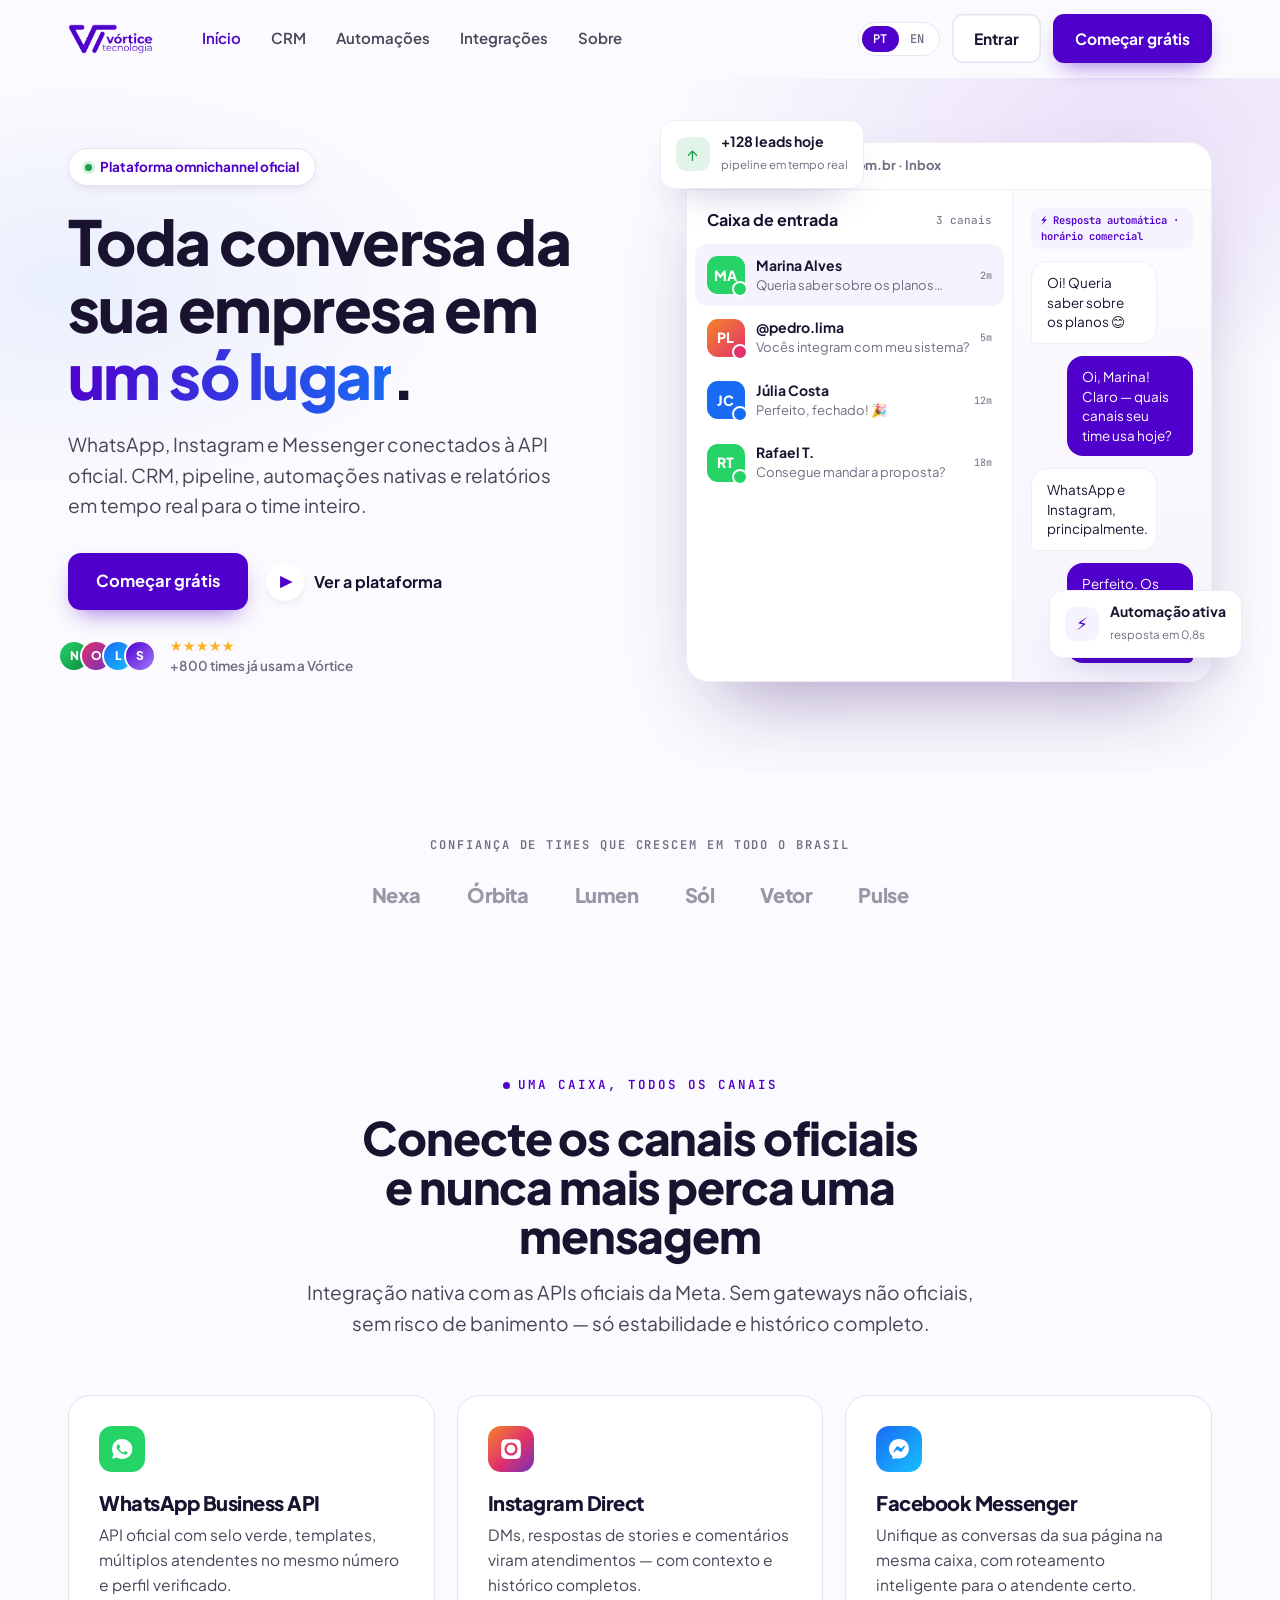
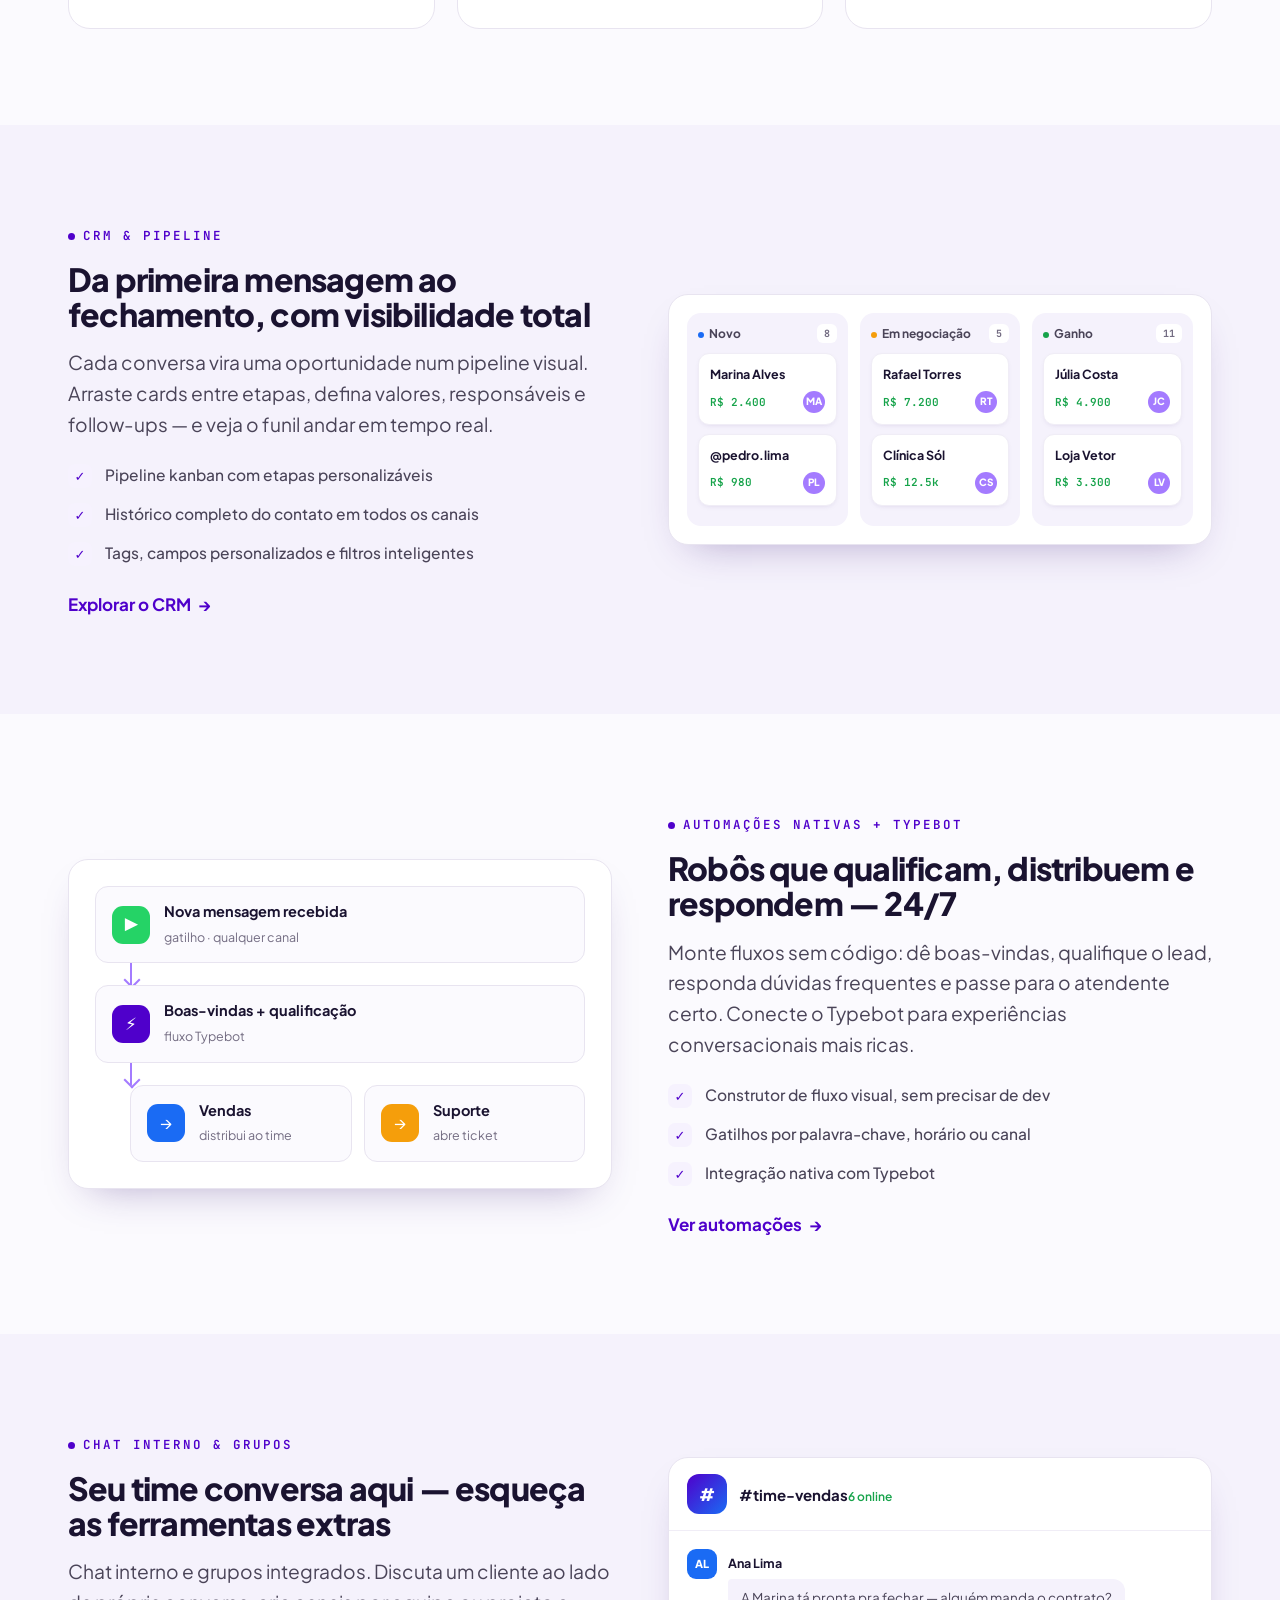
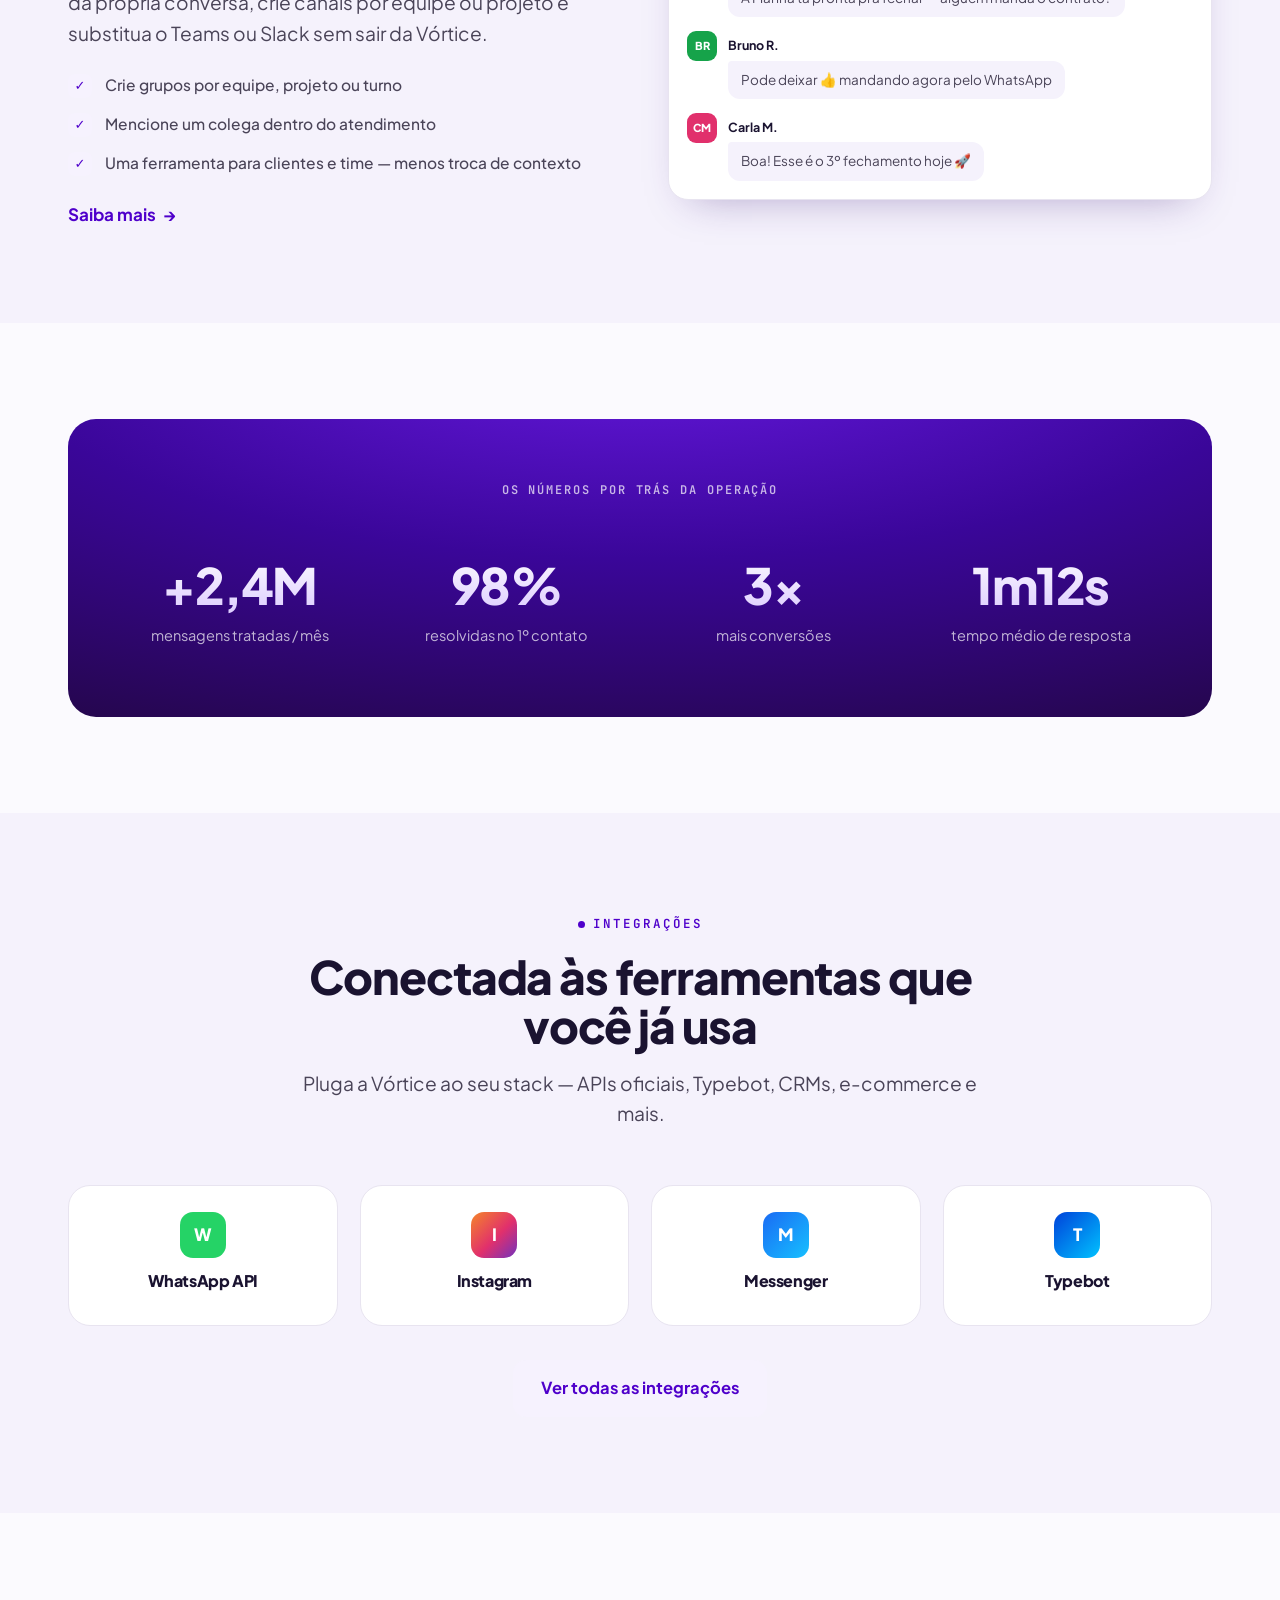
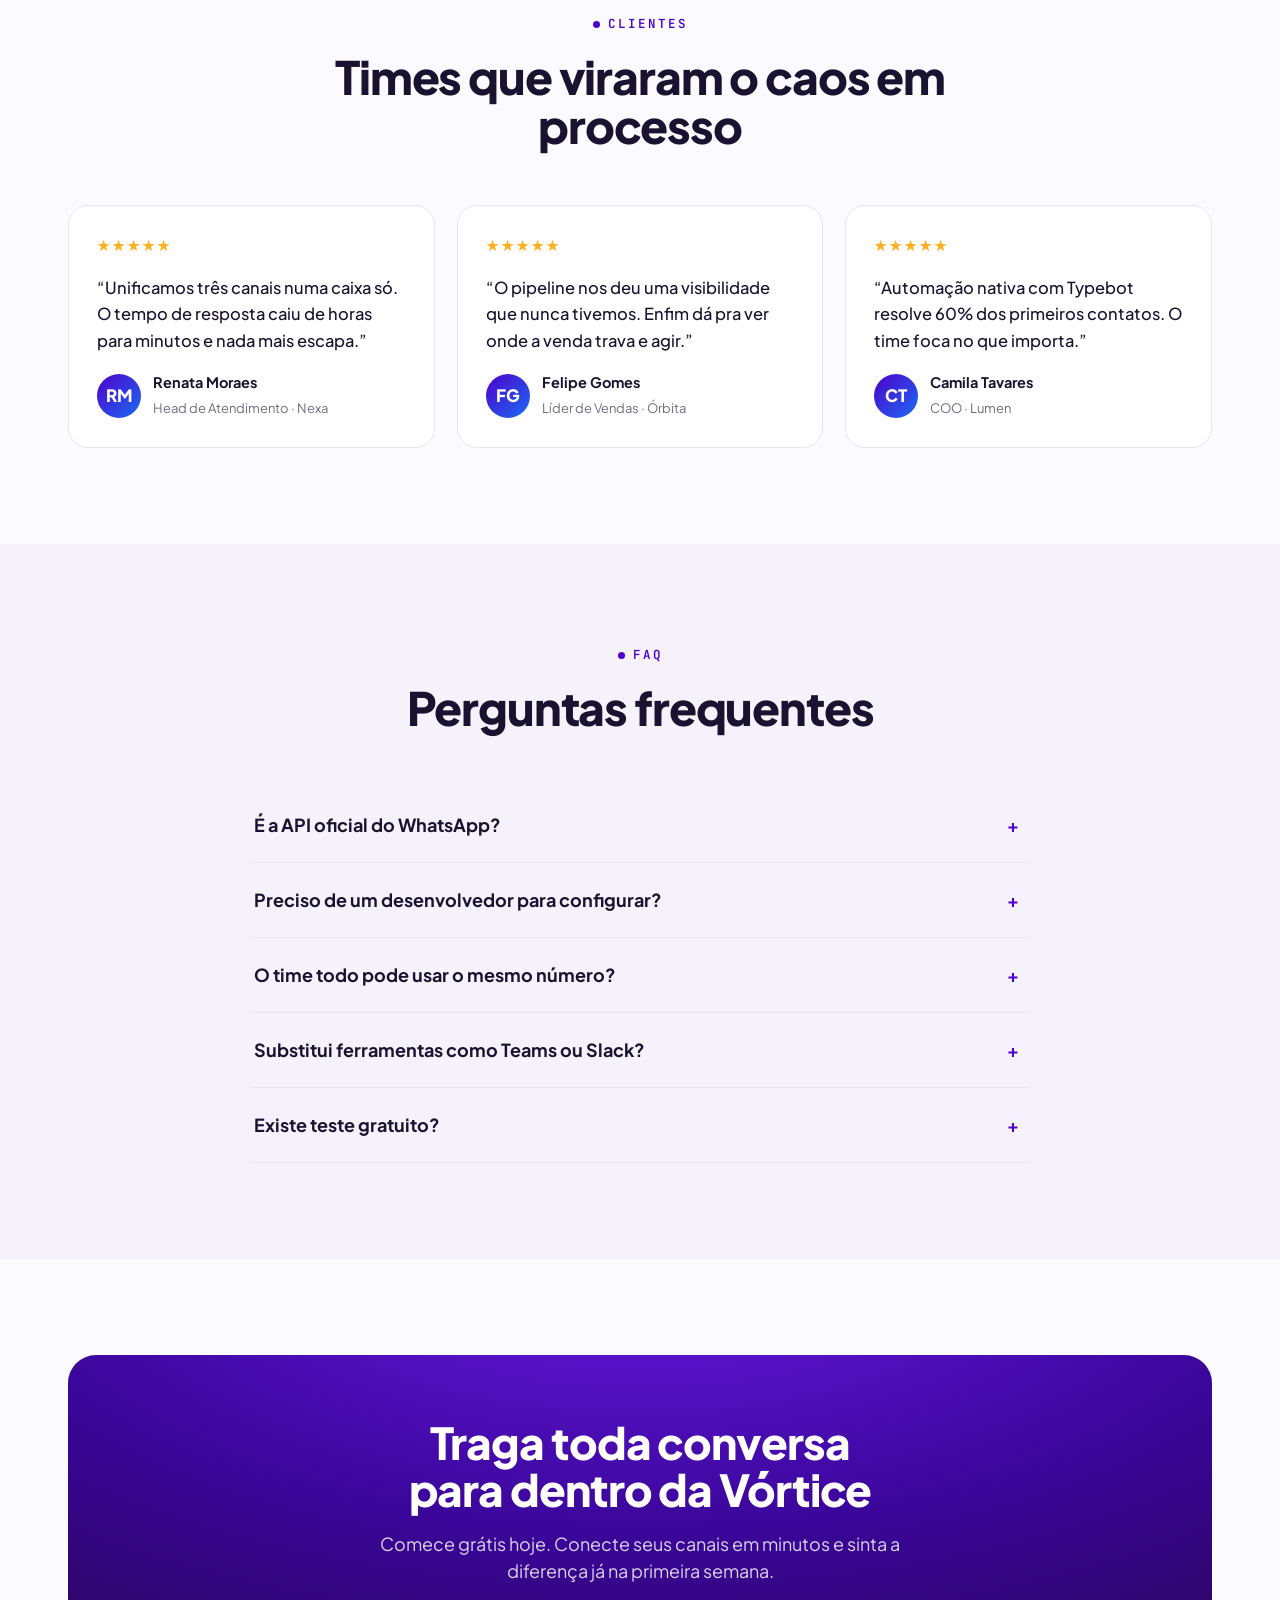
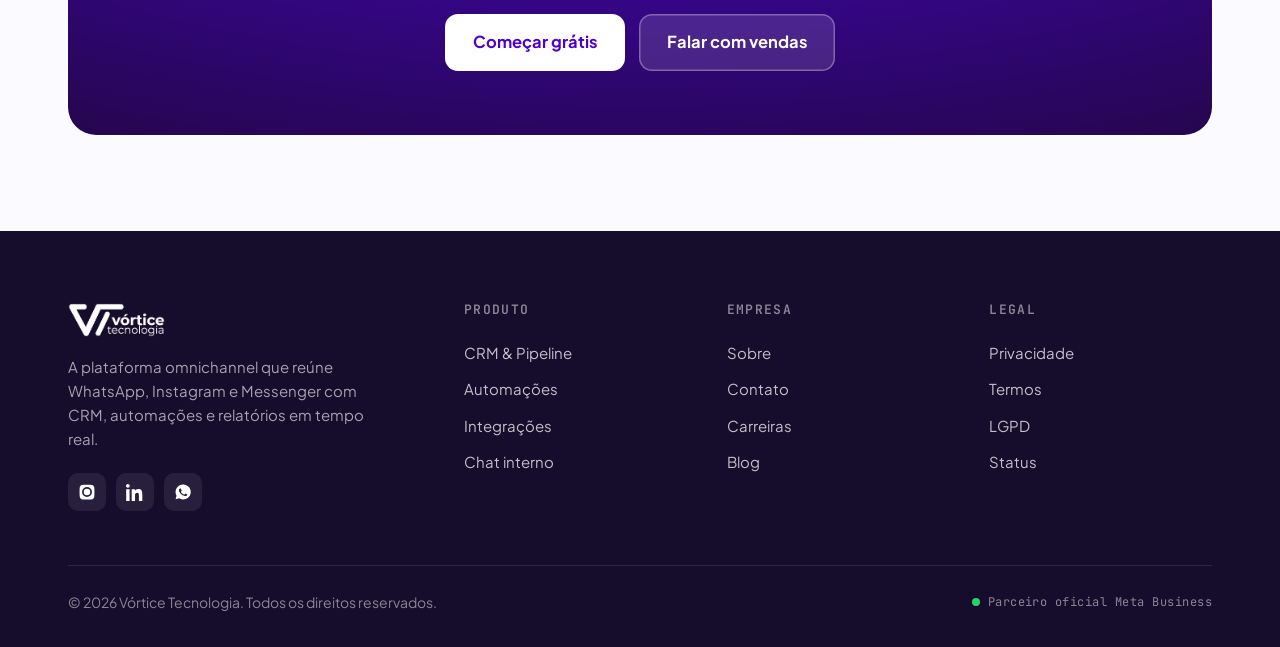
==== project/index.html @ 077f78dd "Claude Design handoff: Site oficial da Vórtice" ====
<!DOCTYPE html>
<html lang="pt-BR">
<head>
<meta charset="UTF-8">
<meta name="viewport" content="width=device-width, initial-scale=1.0">
<title>Vórtice Tecnologia — Atendimento omnichannel, CRM e automações</title>
<meta name="description" content="Centralize WhatsApp, Instagram e Messenger oficiais. CRM, pipeline, automações nativas e relatórios em tempo real para o time inteiro.">
<link rel="preconnect" href="https://fonts.googleapis.com">
<link rel="preconnect" href="https://fonts.gstatic.com" crossorigin>
<link href="https://fonts.googleapis.com/css2?family=Plus+Jakarta+Sans:wght@400;500;600;700;800&family=JetBrains+Mono:wght@400;500;600&display=swap" rel="stylesheet">
<link rel="stylesheet" href="css/site.css">
<style>
/* ---------------- HOME specific ---------------- */
.hero{position:relative;overflow:hidden;padding:64px 0 90px;}
.hero::before{content:"";position:absolute;inset:0;background:
  radial-gradient(60% 60% at 88% 8%,rgba(79,0,203,.10),transparent 60%),
  radial-gradient(50% 50% at 6% 30%,rgba(26,107,244,.08),transparent 60%);pointer-events:none;}
.hero-grid{display:grid;grid-template-columns:1.04fr .96fr;gap:48px;align-items:center;position:relative;}
.hero h1{font-size:clamp(40px,5.2vw,62px);margin:22px 0 20px;}
.hero h1 .grad-text{display:inline;}
.hero .lead{max-width:500px;}
.hero-cta{display:flex;align-items:center;gap:18px;margin:32px 0 26px;flex-wrap:wrap;}
.hero-demo{display:inline-flex;align-items:center;gap:10px;font-weight:700;color:var(--ink);font-size:16px;}
.hero-demo .play{width:38px;height:38px;border-radius:50%;background:#fff;box-shadow:var(--shadow-sm);display:grid;place-items:center;color:var(--violet);}
.hero-trust{display:flex;align-items:center;gap:14px;font-size:13.5px;color:var(--ink-3);font-weight:600;}
.hero-trust .avs{display:flex;}
.hero-trust .avs span{width:32px;height:32px;border-radius:50%;border:2.5px solid var(--bg);margin-left:-10px;background-size:cover;display:grid;place-items:center;color:#fff;font-size:12px;font-weight:800;}
.hero-trust .stars{color:#FFB020;letter-spacing:1px;}

/* ----- product mock: inbox ----- */
.mock{position:relative;}
.mock-app{background:#fff;border-radius:22px;box-shadow:var(--shadow-lg);border:1px solid var(--line-2);overflow:hidden;}
.mock-bar{display:flex;align-items:center;gap:7px;padding:13px 18px;border-bottom:1px solid var(--line-2);}
.mock-bar .d{width:11px;height:11px;border-radius:50%;}
.mock-bar .ttl{margin-left:10px;font-size:13px;font-weight:700;color:var(--ink-3);}
.mock-body{display:grid;grid-template-columns:1fr 1.25fr;min-height:340px;}
.mock-list{border-right:1px solid var(--line-2);padding:8px;}
.mock-list .lhead{display:flex;justify-content:space-between;align-items:center;padding:10px 12px 12px;}
.mock-list .lhead b{font-size:16px;}
.mock-list .lhead span{font-size:11px;font-family:var(--mono);color:var(--ink-3);}
.mrow{display:flex;gap:11px;align-items:center;padding:11px 12px;border-radius:12px;cursor:default;}
.mrow.sel{background:var(--violet-50);}
.mrow .ic{width:38px;height:38px;border-radius:11px;color:#fff;font-weight:800;display:grid;place-items:center;font-size:14px;flex-shrink:0;position:relative;}
.mrow .ic .ch{position:absolute;bottom:-3px;right:-3px;width:16px;height:16px;border-radius:50%;border:2px solid #fff;}
.mrow .txt{min-width:0;flex:1;}
.mrow .txt b{font-size:14px;display:block;}
.mrow .txt i{font-size:13px;color:var(--ink-3);font-style:normal;display:block;white-space:nowrap;overflow:hidden;text-overflow:ellipsis;}
.mrow .meta{font-size:10px;color:var(--ink-3);font-family:var(--mono);}
.mock-chat{padding:18px;display:flex;flex-direction:column;gap:12px;background:linear-gradient(180deg,#FCFBFE,#F7F4FD);}
.bub{max-width:78%;padding:11px 15px;border-radius:16px;font-size:13.5px;line-height:1.45;}
.bub.them{background:#fff;border:1px solid var(--line-2);align-self:flex-start;border-bottom-left-radius:5px;}
.bub.me{background:var(--violet);color:#fff;align-self:flex-end;border-bottom-right-radius:5px;}
.mock-chat .tag-auto{align-self:flex-start;font-family:var(--mono);font-size:10.5px;color:var(--violet);background:var(--violet-50);padding:5px 10px;border-radius:8px;font-weight:600;}
.float{position:absolute;background:#fff;border-radius:14px;padding:12px 15px;box-shadow:var(--shadow);border:1px solid var(--line-2);display:flex;align-items:center;gap:11px;z-index:3;}
.float .fi{width:34px;height:34px;border-radius:10px;display:grid;place-items:center;flex-shrink:0;}
.float b{font-size:14px;display:block;line-height:1.2;}
.float span{font-size:11.5px;color:var(--ink-3);}
.float.f1{top:-22px;left:-26px;}
.float.f2{bottom:24px;right:-30px;}

/* ----- big feature blocks ----- */
.feat{display:grid;grid-template-columns:1fr 1fr;gap:56px;align-items:center;}
.feat.rev .feat-media{order:-1;}
.feat-copy h2{margin:16px 0 16px;}
.feat-copy .lead{margin-bottom:24px;}
.flist{display:flex;flex-direction:column;gap:14px;margin-top:8px;}
.flist li{display:flex;gap:13px;align-items:flex-start;list-style:none;font-size:15.5px;color:var(--ink-2);font-weight:500;}
.flist li .ck{width:24px;height:24px;border-radius:7px;background:var(--violet-50);color:var(--violet);display:grid;place-items:center;flex-shrink:0;font-weight:800;font-size:13px;margin-top:1px;}
.feat-copy ul{padding:0;margin:0;}

/* kanban mock */
.kan{background:#fff;border:1px solid var(--line);border-radius:20px;padding:18px;box-shadow:var(--shadow);display:grid;grid-template-columns:repeat(3,1fr);gap:12px;}
.kcol{background:var(--bg-soft);border-radius:14px;padding:11px;}
.kcol .kh{display:flex;justify-content:space-between;align-items:center;font-size:12px;font-weight:700;margin-bottom:10px;color:var(--ink-2);}
.kcol .kh .cnt{font-family:var(--mono);font-size:10px;background:#fff;padding:2px 7px;border-radius:6px;color:var(--ink-3);}
.kcard{background:#fff;border:1px solid var(--line-2);border-radius:11px;padding:11px;margin-bottom:9px;box-shadow:0 2px 6px -4px rgba(60,30,120,.25);}
.kcard .kt{font-size:12.5px;font-weight:700;margin-bottom:7px;}
.kcard .kb{display:flex;justify-content:space-between;align-items:center;}
.kcard .val{font-family:var(--mono);font-size:11px;color:var(--green);font-weight:600;}
.kcard .av{width:22px;height:22px;border-radius:50%;background:var(--violet-300);color:#fff;font-size:10px;font-weight:800;display:grid;place-items:center;}
.kdot{width:6px;height:6px;border-radius:50%;display:inline-block;margin-right:5px;}

/* automation flow mock */
.flow{background:#fff;border:1px solid var(--line);border-radius:20px;padding:26px;box-shadow:var(--shadow);}
.fnode{display:flex;align-items:center;gap:14px;background:var(--bg);border:1px solid var(--line);border-radius:13px;padding:14px 16px;position:relative;}
.fnode .fn-ic{width:38px;height:38px;border-radius:11px;display:grid;place-items:center;color:#fff;flex-shrink:0;}
.fnode b{font-size:14.5px;display:block;}
.fnode span{font-size:12.5px;color:var(--ink-3);}
.fconn{width:2px;height:22px;background:var(--violet-300);margin:0 0 0 35px;position:relative;}
.fconn::after{content:"";position:absolute;bottom:-1px;left:-4px;width:10px;height:10px;border-right:2px solid var(--violet-300);border-bottom:2px solid var(--violet-300);transform:rotate(45deg);}
.fbranch{display:flex;gap:12px;margin-left:35px;}
.fbranch .fnode{flex:1;}

/* chat / groups mock */
.groups{background:#fff;border:1px solid var(--line);border-radius:20px;box-shadow:var(--shadow);overflow:hidden;}
.gtop{display:flex;align-items:center;gap:12px;padding:16px 18px;border-bottom:1px solid var(--line-2);}
.gtop .gav{width:40px;height:40px;border-radius:12px;background:linear-gradient(135deg,var(--violet),var(--blue));color:#fff;display:grid;place-items:center;font-weight:800;}
.gtop b{font-size:15px;}
.gtop span{font-size:12px;color:var(--green);font-weight:600;}
.gmsgs{padding:18px;display:flex;flex-direction:column;gap:14px;}
.gmsg{display:flex;gap:11px;}
.gmsg .ga{width:30px;height:30px;border-radius:9px;color:#fff;font-size:11px;font-weight:800;display:grid;place-items:center;flex-shrink:0;}
.gmsg .gc b{font-size:12.5px;}
.gmsg .gc p{font-size:13.5px;color:var(--ink-2);background:var(--bg-soft);padding:9px 13px;border-radius:12px;border-top-left-radius:4px;margin-top:4px;}

/* metrics */
.metrics{display:grid;grid-template-columns:repeat(4,1fr);gap:20px;}
.metric{text-align:center;padding:14px;}
.metric b{font-size:clamp(34px,4vw,50px);font-weight:800;letter-spacing:-.03em;display:block;background:linear-gradient(180deg,#fff,#D9C7FF);-webkit-background-clip:text;background-clip:text;color:transparent;}
.metric span{font-size:14.5px;color:rgba(255,255,255,.7);}

/* testimonials */
.tcard{background:#fff;border:1px solid var(--line);border-radius:20px;padding:28px;display:flex;flex-direction:column;gap:18px;}
.tcard .stars{color:#FFB020;font-size:15px;letter-spacing:2px;}
.tcard q{font-size:16.5px;line-height:1.6;color:var(--ink);font-weight:500;quotes:none;}
.tcard .who{display:flex;align-items:center;gap:12px;margin-top:auto;}
.tcard .who .av{width:44px;height:44px;border-radius:50%;background:linear-gradient(135deg,var(--violet),var(--blue));color:#fff;font-weight:800;display:grid;place-items:center;}
.tcard .who b{font-size:14.5px;display:block;}
.tcard .who span{font-size:13px;color:var(--ink-3);}

@media(max-width:860px){
  .hero-grid,.feat{grid-template-columns:1fr;gap:38px;}
  .feat.rev .feat-media{order:0;}
  .metrics{grid-template-columns:repeat(2,1fr);gap:30px 10px;}
  .float.f1{left:-6px;} .float.f2{right:-6px;}
}
</style>
</head>
<body>

<!-- ============================ NAV ============================ -->
<header class="nav">
  <div class="nav-inner">
    <a href="index.html"><img src="assets/vortice-logo.png" alt="Vórtice Tecnologia" class="nav-logo"></a>
    <nav class="nav-links">
      <a href="index.html" data-en="Home">Início</a>
      <a href="crm.html" data-en="CRM">CRM</a>
      <a href="automacoes.html" data-en="Automation">Automações</a>
      <a href="integracoes.html" data-en="Integrations">Integrações</a>
      <a href="sobre.html" data-en="Company">Sobre</a>
    </nav>
    <div class="nav-right">
      <div class="lang-toggle">
        <button data-lang="pt" class="on">PT</button>
        <button data-lang="en">EN</button>
      </div>
      <div class="nav-cta">
        <a href="contato.html" class="btn btn-ghost" data-en="Log in">Entrar</a>
        <a href="contato.html" class="btn btn-primary" data-en="Start free">Começar grátis</a>
      </div>
      <button class="nav-burger" aria-label="Menu"><span></span><span></span><span></span></button>
    </div>
  </div>
</header>
<div class="nav-mobile">
  <a href="index.html" data-en="Home">Início</a>
  <a href="crm.html" data-en="CRM">CRM</a>
  <a href="automacoes.html" data-en="Automation">Automações</a>
  <a href="integracoes.html" data-en="Integrations">Integrações</a>
  <a href="sobre.html" data-en="Company">Sobre</a>
  <a href="contato.html" data-en="Contact">Contato</a>
  <a href="contato.html" class="btn btn-primary" data-en="Start free">Começar grátis</a>
</div>

<!-- ============================ HERO ============================ -->
<section class="hero">
  <div class="container hero-grid">
    <div class="hero-copy">
      <span class="pill"><span class="dot"></span><span data-en="Official omnichannel platform">Plataforma omnichannel oficial</span></span>
      <h1 data-en-html="Every conversation in your company, in <span class='grad-text'>one place</span>.">Toda conversa da sua empresa em <span class="grad-text">um só lugar</span>.</h1>
      <p class="lead" data-en="WhatsApp, Instagram and Messenger connected through the official APIs. CRM, pipeline, native automations and real-time reports for your whole team.">WhatsApp, Instagram e Messenger conectados à API oficial. CRM, pipeline, automações nativas e relatórios em tempo real para o time inteiro.</p>
      <div class="hero-cta">
        <a href="contato.html" class="btn btn-primary btn-lg" data-en="Start free">Começar grátis</a>
        <a href="crm.html" class="hero-demo"><span class="play">▶</span><span data-en="See the platform">Ver a plataforma</span></a>
      </div>
      <div class="hero-trust">
        <div class="avs">
          <span style="background:linear-gradient(135deg,#25D366,#0f8a43)">N</span>
          <span style="background:linear-gradient(135deg,#E1306C,#7232BD)">O</span>
          <span style="background:linear-gradient(135deg,#1A6BF4,#16C0FF)">L</span>
          <span style="background:linear-gradient(135deg,#4F00CB,#A47BFF)">S</span>
        </div>
        <div>
          <div class="stars">★★★★★</div>
          <span data-en="+800 teams already use Vórtice">+800 times já usam a Vórtice</span>
        </div>
      </div>
    </div>

    <div class="hero-media mock">
      <div class="float f1">
        <div class="fi" style="background:rgba(22,163,74,.12);color:var(--green)">↑</div>
        <div><b data-en="+128 leads today">+128 leads hoje</b><span data-en="real-time pipeline">pipeline em tempo real</span></div>
      </div>
      <div class="float f2">
        <div class="fi" style="background:var(--violet-50);color:var(--violet)">⚡</div>
        <div><b data-en="Automation active">Automação ativa</b><span data-en="reply in 0.8s">resposta em 0,8s</span></div>
      </div>
      <div class="mock-app">
        <div class="mock-bar">
          <span class="d" style="background:#FF5F57"></span><span class="d" style="background:#FEBC2E"></span><span class="d" style="background:#28C840"></span>
          <span class="ttl">app.vortice.com.br · Inbox</span>
        </div>
        <div class="mock-body">
          <div class="mock-list">
            <div class="lhead"><b data-en="Inbox">Caixa de entrada</b><span data-en="3 channels">3 canais</span></div>
            <div class="mrow sel">
              <div class="ic" style="background:#25D366">MA<span class="ch" style="background:#25D366"></span></div>
              <div class="txt"><b>Marina Alves</b><i data-en="I'd like to know about the plans…">Queria saber sobre os planos…</i></div>
              <span class="meta">2m</span>
            </div>
            <div class="mrow">
              <div class="ic" style="background:linear-gradient(135deg,#F58529,#E1306C)">PL<span class="ch" style="background:#E1306C"></span></div>
              <div class="txt"><b>@pedro.lima</b><i data-en="Do you integrate with my system?">Vocês integram com meu sistema?</i></div>
              <span class="meta">5m</span>
            </div>
            <div class="mrow">
              <div class="ic" style="background:#1A6BF4">JC<span class="ch" style="background:#1A6BF4"></span></div>
              <div class="txt"><b>Júlia Costa</b><i data-en="Perfect, done! 🎉">Perfeito, fechado! 🎉</i></div>
              <span class="meta">12m</span>
            </div>
            <div class="mrow">
              <div class="ic" style="background:#25D366">RT<span class="ch" style="background:#25D366"></span></div>
              <div class="txt"><b>Rafael T.</b><i data-en="Can you send the proposal?">Consegue mandar a proposta?</i></div>
              <span class="meta">18m</span>
            </div>
          </div>
          <div class="mock-chat">
            <span class="tag-auto" data-en="⚡ Auto-reply · business hours">⚡ Resposta automática · horário comercial</span>
            <div class="bub them" data-en="Hi! I'd like to know about the plans 😊">Oi! Queria saber sobre os planos 😊</div>
            <div class="bub me" data-en="Hi Marina! Of course — which channels does your team use today?">Oi, Marina! Claro — quais canais seu time usa hoje?</div>
            <div class="bub them" data-en="WhatsApp and Instagram, mostly.">WhatsApp e Instagram, principalmente.</div>
            <div class="bub me" data-en="Perfect. Both connect through the official API in minutes ⚡">Perfeito. Os dois conectam pela API oficial em minutos ⚡</div>
          </div>
        </div>
      </div>
    </div>
  </div>
</section>

<!-- ============================ TRUSTED BY ============================ -->
<section class="section-sm">
  <div class="container">
    <p class="eyebrow" style="text-align:center;margin-bottom:26px" data-en="Trusted by growing teams across Brazil">Confiança de times que crescem em todo o Brasil</p>
    <div class="logos-row">
      <span class="lg">Nexa</span><span class="lg">Órbita</span><span class="lg">Lumen</span><span class="lg">Sól</span><span class="lg">Vetor</span><span class="lg">Pulse</span>
    </div>
  </div>
</section>

<!-- ============================ OMNICHANNEL ============================ -->
<section class="section">
  <div class="container">
    <div class="section-head reveal">
      <span class="kicker" data-en="One inbox, every channel">Uma caixa, todos os canais</span>
      <h2 class="h-lg" data-en-html="Connect the official channels<br>and never lose a message">Conecte os canais oficiais<br>e nunca mais perca uma mensagem</h2>
      <p class="lead" data-en="Native integration with Meta's official APIs. No unofficial gateways, no ban risk — just stability and full history.">Integração nativa com as APIs oficiais da Meta. Sem gateways não oficiais, sem risco de banimento — só estabilidade e histórico completo.</p>
    </div>
    <div class="grid g-3 reveal">
      <div class="fcard">
        <div class="chan wa" style="margin-bottom:20px"><svg viewBox="0 0 24 24" fill="#fff" width="24" height="24"><path d="M12 2a10 10 0 0 0-8.6 15l-1.3 4.7 4.8-1.3A10 10 0 1 0 12 2Zm5.5 14.2c-.2.6-1.3 1.2-1.8 1.2-.5.1-1 .2-3.3-.7-2.8-1.1-4.5-3.9-4.7-4.1-.1-.2-1.1-1.4-1.1-2.7 0-1.3.7-1.9.9-2.2.2-.2.5-.3.7-.3h.5c.2 0 .4 0 .6.5.2.5.7 1.8.8 1.9 0 .1.1.3 0 .5-.3.6-.6.8-.8 1-.1.2-.3.3-.1.6.2.3.8 1.3 1.7 2.1 1.2 1 2.1 1.4 2.4 1.5.2.1.4.1.6-.1.2-.2.7-.8.9-1.1.2-.3.4-.2.6-.1.2.1 1.5.7 1.7.8.2.1.4.2.5.3 0 .1 0 .6-.2 1.2Z"/></svg></div>
        <h3>WhatsApp Business API</h3>
        <p data-en="Official API with green seal, templates, multiple agents on one number and verified profile.">API oficial com selo verde, templates, múltiplos atendentes no mesmo número e perfil verificado.</p>
      </div>
      <div class="fcard">
        <div class="chan ig" style="margin-bottom:20px"><svg viewBox="0 0 24 24" fill="#fff" width="24" height="24"><path d="M12 2.2c3.2 0 3.6 0 4.9.1 1.2.1 1.8.3 2.2.4.6.2 1 .5 1.4.9.4.4.7.8.9 1.4.1.4.3 1 .4 2.2.1 1.3.1 1.7.1 4.9s0 3.6-.1 4.9c-.1 1.2-.3 1.8-.4 2.2-.2.6-.5 1-.9 1.4-.4.4-.8.7-1.4.9-.4.1-1 .3-2.2.4-1.3.1-1.7.1-4.9.1s-3.6 0-4.9-.1c-1.2-.1-1.8-.3-2.2-.4-.6-.2-1-.5-1.4-.9-.4-.4-.7-.8-.9-1.4-.1-.4-.3-1-.4-2.2C2.2 15.6 2.2 15.2 2.2 12s0-3.6.1-4.9c.1-1.2.3-1.8.4-2.2.2-.6.5-1 .9-1.4.4-.4.8-.7 1.4-.9.4-.1 1-.3 2.2-.4C8.4 2.2 8.8 2.2 12 2.2Zm0 3.2A6.6 6.6 0 1 0 18.6 12 6.6 6.6 0 0 0 12 5.4Zm0 10.9A4.3 4.3 0 1 1 16.3 12 4.3 4.3 0 0 1 12 16.3Zm6.8-11.2a1.5 1.5 0 1 1-1.5-1.5 1.5 1.5 0 0 1 1.5 1.5Z"/></svg></div>
        <h3>Instagram Direct</h3>
        <p data-en="DMs, story replies and comments turned into tickets — with full context and history.">DMs, respostas de stories e comentários viram atendimentos — com contexto e histórico completos.</p>
      </div>
      <div class="fcard">
        <div class="chan ms" style="margin-bottom:20px"><svg viewBox="0 0 24 24" fill="#fff" width="24" height="24"><path d="M12 2C6.3 2 2 6.2 2 11.8c0 2.9 1.2 5.4 3.1 7.2.2.1.3.4.3.6l.1 1.7c0 .5.6.9 1.1.7l1.9-.8c.2-.1.4-.1.6 0 .9.3 1.9.4 2.8.4 5.7 0 10-4.2 10-9.8C22 6.2 17.7 2 12 2Zm6 7.5-2.9 4.7c-.5.7-1.5.9-2.2.4l-2.3-1.7c-.2-.2-.5-.2-.7 0L7 15.3c-.4.3-.9-.2-.6-.6l2.9-4.7c.5-.7 1.5-.9 2.2-.4l2.3 1.7c.2.2.5.2.7 0L17 8.6c.4-.3.9.2.6.6Z"/></svg></div>
        <h3>Facebook Messenger</h3>
        <p data-en="Unify your page conversations in the same inbox, with smart routing to the right agent.">Unifique as conversas da sua página na mesma caixa, com roteamento inteligente para o atendente certo.</p>
      </div>
    </div>
  </div>
</section>

<!-- ============================ FEATURE: PIPELINE ============================ -->
<section class="section bg-soft">
  <div class="container">
    <div class="feat reveal">
      <div class="feat-copy">
        <span class="kicker" data-en="CRM & Pipeline">CRM & Pipeline</span>
        <h2 class="h-md" data-en="From first message to closed deal, with full visibility">Da primeira mensagem ao fechamento, com visibilidade total</h2>
        <p class="lead" data-en="Every conversation becomes an opportunity in a visual pipeline. Drag cards between stages, set values, owners and follow-ups — and watch the funnel move in real time.">Cada conversa vira uma oportunidade num pipeline visual. Arraste cards entre etapas, defina valores, responsáveis e follow-ups — e veja o funil andar em tempo real.</p>
        <ul class="flist">
          <li><span class="ck">✓</span><span data-en="Kanban pipeline with custom stages">Pipeline kanban com etapas personalizáveis</span></li>
          <li><span class="ck">✓</span><span data-en="Full contact history across all channels">Histórico completo do contato em todos os canais</span></li>
          <li><span class="ck">✓</span><span data-en="Tags, custom fields and smart filters">Tags, campos personalizados e filtros inteligentes</span></li>
        </ul>
        <a href="crm.html" class="btn-link" style="margin-top:26px"><span data-en="Explore the CRM">Explorar o CRM</span> <span class="arr">→</span></a>
      </div>
      <div class="feat-media">
        <div class="kan reveal">
          <div class="kcol">
            <div class="kh"><span><span class="kdot" style="background:#1A6BF4"></span><span data-en="New">Novo</span></span><span class="cnt">8</span></div>
            <div class="kcard"><div class="kt">Marina Alves</div><div class="kb"><span class="val">R$ 2.400</span><span class="av">MA</span></div></div>
            <div class="kcard"><div class="kt">@pedro.lima</div><div class="kb"><span class="val">R$ 980</span><span class="av">PL</span></div></div>
          </div>
          <div class="kcol">
            <div class="kh"><span><span class="kdot" style="background:#F59E0B"></span><span data-en="In progress">Em negociação</span></span><span class="cnt">5</span></div>
            <div class="kcard"><div class="kt">Rafael Torres</div><div class="kb"><span class="val">R$ 7.200</span><span class="av">RT</span></div></div>
            <div class="kcard"><div class="kt">Clínica Sól</div><div class="kb"><span class="val">R$ 12.5k</span><span class="av">CS</span></div></div>
          </div>
          <div class="kcol">
            <div class="kh"><span><span class="kdot" style="background:#16A34A"></span><span data-en="Won">Ganho</span></span><span class="cnt">11</span></div>
            <div class="kcard"><div class="kt">Júlia Costa</div><div class="kb"><span class="val">R$ 4.900</span><span class="av">JC</span></div></div>
            <div class="kcard"><div class="kt">Loja Vetor</div><div class="kb"><span class="val">R$ 3.300</span><span class="av">LV</span></div></div>
          </div>
        </div>
      </div>
    </div>
  </div>
</section>

<!-- ============================ FEATURE: AUTOMATION ============================ -->
<section class="section">
  <div class="container">
    <div class="feat rev reveal">
      <div class="feat-copy">
        <span class="kicker" data-en="Native automation + Typebot">Automações nativas + Typebot</span>
        <h2 class="h-md" data-en="Robots that qualify, route and reply — 24/7">Robôs que qualificam, distribuem e respondem — 24/7</h2>
        <p class="lead" data-en="Build flows with no code: greet, qualify the lead, answer FAQs and hand off to the right agent. Connect Typebot for richer conversational experiences.">Monte fluxos sem código: dê boas-vindas, qualifique o lead, responda dúvidas frequentes e passe para o atendente certo. Conecte o Typebot para experiências conversacionais mais ricas.</p>
        <ul class="flist">
          <li><span class="ck">✓</span><span data-en="Visual flow builder, no developer needed">Construtor de fluxo visual, sem precisar de dev</span></li>
          <li><span class="ck">✓</span><span data-en="Triggers by keyword, schedule or channel">Gatilhos por palavra-chave, horário ou canal</span></li>
          <li><span class="ck">✓</span><span data-en="Native Typebot integration">Integração nativa com Typebot</span></li>
        </ul>
        <a href="automacoes.html" class="btn-link" style="margin-top:26px"><span data-en="See automations">Ver automações</span> <span class="arr">→</span></a>
      </div>
      <div class="feat-media">
        <div class="flow reveal">
          <div class="fnode"><div class="fn-ic" style="background:#25D366">▶</div><div><b data-en="New message received">Nova mensagem recebida</b><span data-en="trigger · any channel">gatilho · qualquer canal</span></div></div>
          <div class="fconn"></div>
          <div class="fnode"><div class="fn-ic" style="background:var(--violet)">⚡</div><div><b data-en="Greeting + qualification">Boas-vindas + qualificação</b><span data-en="Typebot flow">fluxo Typebot</span></div></div>
          <div class="fconn"></div>
          <div class="fbranch">
            <div class="fnode"><div class="fn-ic" style="background:#1A6BF4">→</div><div><b data-en="Sales">Vendas</b><span data-en="route to team">distribui ao time</span></div></div>
            <div class="fnode"><div class="fn-ic" style="background:#F59E0B">→</div><div><b data-en="Support">Suporte</b><span data-en="open ticket">abre ticket</span></div></div>
          </div>
        </div>
      </div>
    </div>
  </div>
</section>

<!-- ============================ FEATURE: INTERNAL CHAT / GROUPS ============================ -->
<section class="section bg-soft">
  <div class="container">
    <div class="feat reveal">
      <div class="feat-copy">
        <span class="kicker" data-en="Internal chat & groups">Chat interno & grupos</span>
        <h2 class="h-md" data-en="Your team talks here — drop the extra tools">Seu time conversa aqui — esqueça as ferramentas extras</h2>
        <p class="lead" data-en="Internal chat and groups built in. Discuss a customer right next to the conversation, create channels by team or project, and replace Teams or Slack without leaving Vórtice.">Chat interno e grupos integrados. Discuta um cliente ao lado da própria conversa, crie canais por equipe ou projeto e substitua o Teams ou Slack sem sair da Vórtice.</p>
        <ul class="flist">
          <li><span class="ck">✓</span><span data-en="Create groups by team, project or shift">Crie grupos por equipe, projeto ou turno</span></li>
          <li><span class="ck">✓</span><span data-en="Mention a colleague inside a customer ticket">Mencione um colega dentro do atendimento</span></li>
          <li><span class="ck">✓</span><span data-en="One tool for customers and team — less context-switching">Uma ferramenta para clientes e time — menos troca de contexto</span></li>
        </ul>
        <a href="crm.html" class="btn-link" style="margin-top:26px"><span data-en="Learn more">Saiba mais</span> <span class="arr">→</span></a>
      </div>
      <div class="feat-media">
        <div class="groups reveal">
          <div class="gtop"><div class="gav">#</div><div><b data-en="# sales-team">#time-vendas</b><span data-en="6 online">6 online</span></div></div>
          <div class="gmsgs">
            <div class="gmsg"><div class="ga" style="background:#1A6BF4">AL</div><div class="gc"><b>Ana Lima</b><p data-en="Marina is ready to close — can someone send the contract?">A Marina tá pronta pra fechar — alguém manda o contrato?</p></div></div>
            <div class="gmsg"><div class="ga" style="background:#16A34A">BR</div><div class="gc"><b>Bruno R.</b><p data-en="On it 👍 sending now via WhatsApp">Pode deixar 👍 mandando agora pelo WhatsApp</p></div></div>
            <div class="gmsg"><div class="ga" style="background:#E1306C">CM</div><div class="gc"><b>Carla M.</b><p data-en="Nice! That's the 3rd deal today 🚀">Boa! Esse é o 3º fechamento hoje 🚀</p></div></div>
          </div>
        </div>
      </div>
    </div>
  </div>
</section>

<!-- ============================ METRICS BAND ============================ -->
<section class="section">
  <div class="container">
    <div class="cta-band" style="padding:56px 48px">
      <span class="eyebrow" style="color:rgba(255,255,255,.7)" data-en="The numbers behind the operation">Os números por trás da operação</span>
      <div class="metrics" style="margin-top:32px">
        <div class="metric"><b>+2,4M</b><span data-en="messages handled / month">mensagens tratadas / mês</span></div>
        <div class="metric"><b>98%</b><span data-en="resolved on first contact">resolvidas no 1º contato</span></div>
        <div class="metric"><b>3×</b><span data-en="more conversions">mais conversões</span></div>
        <div class="metric"><b>1m12s</b><span data-en="avg. response time">tempo médio de resposta</span></div>
      </div>
    </div>
  </div>
</section>

<!-- ============================ INTEGRATIONS TEASER ============================ -->
<section class="section bg-soft">
  <div class="container">
    <div class="section-head reveal">
      <span class="kicker" data-en="Integrations">Integrações</span>
      <h2 class="h-lg" data-en="Connected to the tools you already use">Conectada às ferramentas que você já usa</h2>
      <p class="lead" data-en="Plug Vórtice into your stack — official APIs, Typebot, CRMs, e-commerce and more.">Pluga a Vórtice ao seu stack — APIs oficiais, Typebot, CRMs, e-commerce e mais.</p>
    </div>
    <div class="grid g-4 reveal">
      <div class="fcard" style="text-align:center;padding:26px"><div class="chan wa" style="margin:0 auto 14px">W</div><h3 style="font-size:16px">WhatsApp API</h3></div>
      <div class="fcard" style="text-align:center;padding:26px"><div class="chan ig" style="margin:0 auto 14px">I</div><h3 style="font-size:16px">Instagram</h3></div>
      <div class="fcard" style="text-align:center;padding:26px"><div class="chan ms" style="margin:0 auto 14px">M</div><h3 style="font-size:16px">Messenger</h3></div>
      <div class="fcard" style="text-align:center;padding:26px"><div class="chan" style="margin:0 auto 14px;background:linear-gradient(135deg,#0042DA,#00C2FF)">T</div><h3 style="font-size:16px">Typebot</h3></div>
    </div>
    <div style="text-align:center;margin-top:34px" class="reveal"><a href="integracoes.html" class="btn btn-soft btn-lg"><span data-en="See all integrations">Ver todas as integrações</span></a></div>
  </div>
</section>

<!-- ============================ TESTIMONIALS ============================ -->
<section class="section">
  <div class="container">
    <div class="section-head reveal">
      <span class="kicker" data-en="Customers">Clientes</span>
      <h2 class="h-lg" data-en="Teams that turned chaos into process">Times que viraram o caos em processo</h2>
    </div>
    <div class="grid g-3 reveal">
      <div class="tcard">
        <div class="stars">★★★★★</div>
        <q data-en="“We unified three channels into one inbox. Response time dropped from hours to minutes and nothing slips through anymore.”">“Unificamos três canais numa caixa só. O tempo de resposta caiu de horas para minutos e nada mais escapa.”</q>
        <div class="who"><div class="av">RM</div><div><b>Renata Moraes</b><span data-en="Head of Customer · Nexa">Head de Atendimento · Nexa</span></div></div>
      </div>
      <div class="tcard">
        <div class="stars">★★★★★</div>
        <q data-en="“The pipeline gave us visibility we never had. We can finally see where deals get stuck and act on it.”">“O pipeline nos deu uma visibilidade que nunca tivemos. Enfim dá pra ver onde a venda trava e agir.”</q>
        <div class="who"><div class="av">FG</div><div><b>Felipe Gomes</b><span data-en="Sales Lead · Órbita">Líder de Vendas · Órbita</span></div></div>
      </div>
      <div class="tcard">
        <div class="stars">★★★★★</div>
        <q data-en="“Native automation plus Typebot handles 60% of first contacts. The team focuses on what really matters.”">“Automação nativa com Typebot resolve 60% dos primeiros contatos. O time foca no que importa.”</q>
        <div class="who"><div class="av">CT</div><div><b>Camila Tavares</b><span data-en="COO · Lumen">COO · Lumen</span></div></div>
      </div>
    </div>
  </div>
</section>

<!-- ============================ FAQ ============================ -->
<section class="section bg-soft">
  <div class="container">
    <div class="section-head reveal">
      <span class="kicker">FAQ</span>
      <h2 class="h-lg" data-en="Frequently asked questions">Perguntas frequentes</h2>
    </div>
    <div class="faq reveal">
      <div class="faq-item"><button class="faq-q"><span data-en="Is it the official WhatsApp API?">É a API oficial do WhatsApp?</span><span class="chev">+</span></button><div class="faq-a"><p data-en="Yes. Vórtice connects through the official WhatsApp Business API, plus Instagram Direct and Facebook Messenger — no unofficial gateways and no ban risk.">Sim. A Vórtice conecta pela WhatsApp Business API oficial, além de Instagram Direct e Facebook Messenger — sem gateways não oficiais e sem risco de banimento.</p></div></div>
      <div class="faq-item"><button class="faq-q"><span data-en="Do I need a developer to set it up?">Preciso de um desenvolvedor para configurar?</span><span class="chev">+</span></button><div class="faq-a"><p data-en="No. Onboarding is guided and automations are built with a visual no-code editor. Our team helps connect your channels.">Não. O onboarding é guiado e as automações são montadas em um editor visual no-code. Nosso time ajuda a conectar seus canais.</p></div></div>
      <div class="faq-item"><button class="faq-q"><span data-en="Can the whole team use the same number?">O time todo pode usar o mesmo número?</span><span class="chev">+</span></button><div class="faq-a"><p data-en="Yes. Multiple agents work the same WhatsApp number simultaneously, with smart routing, internal notes and full history.">Sim. Vários atendentes trabalham no mesmo número de WhatsApp ao mesmo tempo, com roteamento inteligente, notas internas e histórico completo.</p></div></div>
      <div class="faq-item"><button class="faq-q"><span data-en="Does it replace tools like Teams or Slack?">Substitui ferramentas como Teams ou Slack?</span><span class="chev">+</span></button><div class="faq-a"><p data-en="For team communication around customer service, yes. The built-in internal chat and groups let your team talk right beside the customer conversations.">Para a comunicação do time em torno do atendimento, sim. O chat interno e os grupos permitem que a equipe converse ao lado das conversas com clientes.</p></div></div>
      <div class="faq-item"><button class="faq-q"><span data-en="Is there a free trial?">Existe teste gratuito?</span><span class="chev">+</span></button><div class="faq-a"><p data-en="Yes — you can start free and talk to our team to find the right plan for your operation's size.">Sim — você pode começar grátis e falar com nosso time para encontrar o plano certo para o tamanho da sua operação.</p></div></div>
    </div>
  </div>
</section>

<!-- ============================ FINAL CTA ============================ -->
<section class="section">
  <div class="container">
    <div class="cta-band reveal">
      <h2 data-en-html="Bring every conversation<br>into the Vórtice">Traga toda conversa<br>para dentro da Vórtice</h2>
      <p data-en="Start free today. Connect your channels in minutes and feel the difference in the first week.">Comece grátis hoje. Conecte seus canais em minutos e sinta a diferença já na primeira semana.</p>
      <div class="btn-row">
        <a href="contato.html" class="btn btn-lg" style="background:#fff;color:var(--violet)"><span data-en="Start free">Começar grátis</span></a>
        <a href="contato.html" class="btn btn-lg" style="background:rgba(255,255,255,.12);color:#fff;box-shadow:inset 0 0 0 1.5px rgba(255,255,255,.3)"><span data-en="Talk to sales">Falar com vendas</span></a>
      </div>
    </div>
  </div>
</section>

<!-- ============================ FOOTER ============================ -->
<footer class="footer">
  <div class="container">
    <div class="footer-top">
      <div class="footer-brand">
        <img src="assets/vortice-logo-white.png" alt="Vórtice Tecnologia">
        <p data-en="The omnichannel platform that brings WhatsApp, Instagram and Messenger together with CRM, automation and real-time reports.">A plataforma omnichannel que reúne WhatsApp, Instagram e Messenger com CRM, automações e relatórios em tempo real.</p>
        <div class="footer-soc">
          <a href="#" aria-label="Instagram"><svg viewBox="0 0 24 24"><path d="M12 2.2c3.2 0 3.6 0 4.9.1 1.2.1 1.8.3 2.2.4.6.2 1 .5 1.4.9.4.4.7.8.9 1.4.1.4.3 1 .4 2.2.1 1.3.1 1.7.1 4.9s0 3.6-.1 4.9c-.1 1.2-.3 1.8-.4 2.2-.2.6-.5 1-.9 1.4-.4.4-.8.7-1.4.9-.4.1-1 .3-2.2.4-1.3.1-1.7.1-4.9.1s-3.6 0-4.9-.1c-1.2-.1-1.8-.3-2.2-.4-.6-.2-1-.5-1.4-.9-.4-.4-.7-.8-.9-1.4-.1-.4-.3-1-.4-2.2-.1-1.3-.1-1.7-.1-4.9s0-3.6.1-4.9c.1-1.2.3-1.8.4-2.2.2-.6.5-1 .9-1.4.4-.4.8-.7 1.4-.9.4-.1 1-.3 2.2-.4 1.3-.1 1.7-.1 4.9-.1Zm0 3.2A6.6 6.6 0 1 0 18.6 12 6.6 6.6 0 0 0 12 5.4Zm0 10.9A4.3 4.3 0 1 1 16.3 12 4.3 4.3 0 0 1 12 16.3Zm6.8-11.2a1.5 1.5 0 1 1-1.5-1.5 1.5 1.5 0 0 1 1.5 1.5Z"/></svg></a>
          <a href="#" aria-label="LinkedIn"><svg viewBox="0 0 24 24"><path d="M4.98 3.5A2.5 2.5 0 1 1 0 3.5a2.5 2.5 0 0 1 4.98 0ZM.25 8.25h4.5V24h-4.5V8.25Zm7.5 0h4.3v2.15h.06c.6-1.13 2.06-2.32 4.24-2.32 4.54 0 5.38 2.99 5.38 6.87V24h-4.5v-7.2c0-1.72-.03-3.93-2.4-3.93-2.4 0-2.77 1.87-2.77 3.8V24h-4.5V8.25Z"/></svg></a>
          <a href="#" aria-label="WhatsApp"><svg viewBox="0 0 24 24"><path d="M12 2a10 10 0 0 0-8.6 15l-1.3 4.7 4.8-1.3A10 10 0 1 0 12 2Zm5.5 14.2c-.2.6-1.3 1.2-1.8 1.2-.5.1-1 .2-3.3-.7-2.8-1.1-4.5-3.9-4.7-4.1-.1-.2-1.1-1.4-1.1-2.7 0-1.3.7-1.9.9-2.2.2-.2.5-.3.7-.3h.5c.2 0 .4 0 .6.5.2.5.7 1.8.8 1.9 0 .1.1.3 0 .5-.3.6-.6.8-.8 1-.1.2-.3.3-.1.6.2.3.8 1.3 1.7 2.1 1.2 1 2.1 1.4 2.4 1.5.2.1.4.1.6-.1.2-.2.7-.8.9-1.1.2-.3.4-.2.6-.1.2.1 1.5.7 1.7.8.2.1.4.2.5.3 0 .1 0 .6-.2 1.2Z"/></svg></a>
        </div>
      </div>
      <div class="footer-col">
        <h4 data-en="Product">Produto</h4>
        <a href="crm.html" data-en="CRM & Pipeline">CRM & Pipeline</a>
        <a href="automacoes.html" data-en="Automation">Automações</a>
        <a href="integracoes.html" data-en="Integrations">Integrações</a>
        <a href="crm.html" data-en="Internal chat">Chat interno</a>
      </div>
      <div class="footer-col">
        <h4 data-en="Company">Empresa</h4>
        <a href="sobre.html" data-en="About">Sobre</a>
        <a href="contato.html" data-en="Contact">Contato</a>
        <a href="contato.html" data-en="Careers">Carreiras</a>
        <a href="sobre.html" data-en="Blog">Blog</a>
      </div>
      <div class="footer-col">
        <h4 data-en="Legal">Legal</h4>
        <a href="#" data-en="Privacy">Privacidade</a>
        <a href="#" data-en="Terms">Termos</a>
        <a href="#" data-en="LGPD">LGPD</a>
        <a href="#" data-en="Status">Status</a>
      </div>
    </div>
    <div class="footer-bot">
      <span>© 2026 Vórtice Tecnologia. <span data-en="All rights reserved.">Todos os direitos reservados.</span></span>
      <span class="badge"><span class="dot" style="width:8px;height:8px;border-radius:50%;background:#25D366;display:inline-block"></span><span data-en="Official Meta Business Partner">Parceiro oficial Meta Business</span></span>
    </div>
  </div>
</footer>

<script src="js/site.js"></script>
</body>
</html>
---- project/css/site.css ----
/* ===================================================================
   VÓRTICE TECNOLOGIA — Sistema de design "Lumina"
   =================================================================== */
:root{
  /* Brand */
  --violet:#4F00CB;
  --violet-700:#4400AD;
  --violet-600:#5A14E0;
  --violet-500:#6B2BF0;
  --violet-300:#A47BFF;
  --violet-100:#EDE6FE;
  --violet-50:#F6F2FE;
  --blue:#1A6BF4;
  --blue-100:#E2EDFF;
  --green:#16A34A;

  /* Channel colors */
  --wa:#25D366;
  --ig:#E1306C;
  --ms:#1A6BF4;

  /* Neutrals (warm violet-tinted) */
  --ink:#1A1330;
  --ink-2:#4A4458;
  --ink-3:#736C82;
  --line:#E8E4F0;
  --line-2:#F0EDF6;
  --bg:#FBFAFE;
  --bg-soft:#F5F2FC;
  --card:#FFFFFF;

  --radius:16px;
  --radius-lg:22px;
  --radius-sm:11px;
  --shadow-sm:0 4px 14px -8px rgba(60,30,120,.30);
  --shadow:0 18px 40px -22px rgba(60,30,120,.40);
  --shadow-lg:0 40px 80px -34px rgba(50,20,110,.46);
  --maxw:1200px;

  --font:'Plus Jakarta Sans',system-ui,sans-serif;
  --mono:'JetBrains Mono',ui-monospace,monospace;
}

*{box-sizing:border-box;}
html{scroll-behavior:smooth;}
body{
  margin:0;font-family:var(--font);color:var(--ink);background:var(--bg);
  -webkit-font-smoothing:antialiased;line-height:1.5;font-size:17px;
}
a{color:inherit;text-decoration:none;}
img{max-width:100%;display:block;}
h1,h2,h3,h4{margin:0;letter-spacing:-.025em;line-height:1.08;font-weight:800;}
p{margin:0;}
.container{max-width:var(--maxw);margin:0 auto;padding:0 28px;}

/* ---------- Typography helpers ---------- */
.kicker{font-family:var(--mono);font-size:12.5px;letter-spacing:.16em;text-transform:uppercase;color:var(--violet);font-weight:600;display:inline-flex;align-items:center;gap:8px;}
.kicker::before{content:"";width:7px;height:7px;border-radius:50%;background:var(--violet);}
.eyebrow{font-family:var(--mono);font-size:12px;letter-spacing:.16em;text-transform:uppercase;color:var(--ink-3);font-weight:600;}
.h-xl{font-size:clamp(38px,5.4vw,60px);line-height:1.03;}
.h-lg{font-size:clamp(32px,4vw,46px);line-height:1.06;}
.h-md{font-size:clamp(24px,2.6vw,32px);}
.lead{font-size:clamp(17px,1.5vw,20px);line-height:1.6;color:var(--ink-2);}
.muted{color:var(--ink-3);}
.accent{color:var(--violet);}
.grad-text{background:linear-gradient(100deg,var(--violet),var(--blue));-webkit-background-clip:text;background-clip:text;color:transparent;}

/* ---------- Buttons ---------- */
.btn{display:inline-flex;align-items:center;justify-content:center;gap:9px;font-family:var(--font);font-weight:700;font-size:15.5px;border:none;cursor:pointer;border-radius:var(--radius-sm);padding:13px 22px;transition:transform .15s ease,box-shadow .2s ease,background .2s ease;white-space:nowrap;}
.btn:active{transform:translateY(1px);}
.btn-primary{background:var(--violet);color:#fff;box-shadow:0 10px 24px -10px rgba(79,0,203,.65);}
.btn-primary:hover{background:var(--violet-600);box-shadow:0 14px 30px -10px rgba(79,0,203,.7);}
.btn-dark{background:var(--ink);color:#fff;}
.btn-dark:hover{background:#2A2046;}
.btn-ghost{background:#fff;color:var(--ink);box-shadow:inset 0 0 0 1.5px var(--line);}
.btn-ghost:hover{box-shadow:inset 0 0 0 1.5px var(--violet-300);color:var(--violet);}
.btn-soft{background:var(--violet-50);color:var(--violet);}
.btn-soft:hover{background:var(--violet-100);}
.btn-lg{padding:16px 28px;font-size:16.5px;border-radius:13px;}
.btn-link{color:var(--violet);font-weight:700;display:inline-flex;align-items:center;gap:7px;}
.btn-link .arr{transition:transform .2s ease;}
.btn-link:hover .arr{transform:translateX(4px);}

/* ---------- Pills / badges ---------- */
.pill{display:inline-flex;align-items:center;gap:8px;background:#fff;border:1px solid var(--line);color:var(--violet);font-weight:700;font-size:13.5px;padding:8px 16px;border-radius:999px;box-shadow:var(--shadow-sm);}
.pill .dot{width:7px;height:7px;border-radius:50%;background:var(--green);box-shadow:0 0 0 3px rgba(22,163,74,.18);}
.tag-mono{font-family:var(--mono);font-size:11px;letter-spacing:.08em;text-transform:uppercase;color:var(--ink-3);font-weight:600;}

/* ===================================================================
   NAVBAR
   =================================================================== */
.nav{position:sticky;top:0;z-index:60;background:rgba(251,250,254,.82);backdrop-filter:saturate(160%) blur(14px);border-bottom:1px solid transparent;transition:border-color .2s,box-shadow .2s;}
.nav.scrolled{border-bottom-color:var(--line);box-shadow:0 6px 22px -18px rgba(60,30,120,.4);}
.nav-inner{max-width:var(--maxw);margin:0 auto;padding:14px 28px;display:flex;align-items:center;gap:30px;}
.nav-logo{height:30px;flex-shrink:0;}
.nav-links{display:flex;align-items:center;gap:4px;margin-left:6px;}
.nav-links a{font-size:15px;font-weight:600;color:var(--ink-2);padding:9px 13px;border-radius:9px;transition:background .15s,color .15s;}
.nav-links a:hover{background:var(--violet-50);color:var(--violet);}
.nav-links a.active{color:var(--violet);}
.nav-right{margin-left:auto;display:flex;align-items:center;gap:12px;}
.lang-toggle{display:inline-flex;background:#fff;border:1px solid var(--line);border-radius:999px;padding:3px;font-family:var(--mono);}
.lang-toggle button{border:none;background:none;cursor:pointer;font-family:var(--mono);font-size:12px;font-weight:600;letter-spacing:.05em;color:var(--ink-3);padding:5px 11px;border-radius:999px;transition:.15s;}
.lang-toggle button.on{background:var(--violet);color:#fff;}
.nav-cta{display:flex;align-items:center;gap:12px;}
.nav-burger{display:none;flex-direction:column;gap:5px;background:none;border:none;cursor:pointer;padding:8px;}
.nav-burger span{width:22px;height:2px;background:var(--ink);border-radius:2px;transition:.25s;}
.nav-mobile{display:none;}

/* ===================================================================
   SECTIONS
   =================================================================== */
.section{padding:96px 0;}
.section-sm{padding:64px 0;}
.section-head{max-width:680px;margin:0 auto 56px;text-align:center;}
.section-head .kicker{margin-bottom:18px;}
.section-head h2{margin-bottom:18px;}
.section-head .lead{margin:0 auto;}
.bg-soft{background:var(--bg-soft);}
.bg-violet{background:radial-gradient(120% 130% at 80% -10%,#5C12DC 0%,#3A0699 46%,#21063F 100%);color:#fff;}

/* ---------- Feature cards ---------- */
.grid{display:grid;gap:22px;}
.g-2{grid-template-columns:repeat(2,1fr);}
.g-3{grid-template-columns:repeat(3,1fr);}
.g-4{grid-template-columns:repeat(4,1fr);}
.fcard{background:var(--card);border:1px solid var(--line);border-radius:var(--radius-lg);padding:30px;transition:transform .22s ease,box-shadow .22s ease,border-color .22s;}
.fcard:hover{transform:translateY(-4px);box-shadow:var(--shadow);border-color:var(--violet-300);}
.fcard .ficon{width:50px;height:50px;border-radius:14px;display:grid;place-items:center;margin-bottom:20px;background:var(--violet-50);color:var(--violet);}
.fcard h3{font-size:20px;margin-bottom:10px;}
.fcard p{font-size:15.5px;color:var(--ink-2);line-height:1.6;}
.fcard svg{width:24px;height:24px;}

/* ---------- Icon swatches by channel ---------- */
.chan{width:46px;height:46px;border-radius:13px;display:grid;place-items:center;color:#fff;font-weight:800;flex-shrink:0;}
.chan.wa{background:var(--wa);} .chan.ig{background:linear-gradient(135deg,#F58529,#E1306C 55%,#7232BD);} .chan.ms{background:linear-gradient(135deg,#1A6BF4,#16C0FF);}

/* ===================================================================
   FOOTER
   =================================================================== */
.footer{background:#160C2C;color:#fff;padding:72px 0 34px;}
.footer-top{display:grid;grid-template-columns:1.6fr 1fr 1fr 1fr;gap:40px;}
.footer-brand img{height:34px;margin-bottom:18px;}
.footer-brand p{color:rgba(255,255,255,.62);font-size:15px;max-width:300px;line-height:1.6;}
.footer-soc{display:flex;gap:10px;margin-top:22px;}
.footer-soc a{width:38px;height:38px;border-radius:10px;background:rgba(255,255,255,.08);display:grid;place-items:center;transition:.18s;}
.footer-soc a:hover{background:var(--violet);}
.footer-soc svg{width:18px;height:18px;fill:#fff;}
.footer-col h4{font-size:13px;text-transform:uppercase;letter-spacing:.1em;color:rgba(255,255,255,.5);font-family:var(--mono);font-weight:600;margin-bottom:18px;}
.footer-col a{display:block;color:rgba(255,255,255,.74);font-size:15px;padding:7px 0;transition:.15s;}
.footer-col a:hover{color:#fff;}
.footer-bot{margin-top:54px;padding-top:26px;border-top:1px solid rgba(255,255,255,.1);display:flex;justify-content:space-between;align-items:center;gap:18px;flex-wrap:wrap;color:rgba(255,255,255,.5);font-size:14px;}
.footer-bot .badge{display:inline-flex;align-items:center;gap:8px;font-family:var(--mono);font-size:12px;letter-spacing:.04em;}

/* ===================================================================
   CTA band
   =================================================================== */
.cta-band{position:relative;overflow:hidden;border-radius:28px;padding:64px;text-align:center;color:#fff;background:radial-gradient(120% 160% at 50% -30%,#6A1AE6 0%,#3A0699 48%,#21063F 100%);}
.cta-band h2{font-size:clamp(30px,3.6vw,44px);margin-bottom:16px;}
.cta-band p{font-size:18px;color:rgba(255,255,255,.82);max-width:540px;margin:0 auto 30px;}
.cta-band .btn-row{display:flex;gap:14px;justify-content:center;flex-wrap:wrap;}

/* ---------- FAQ ---------- */
.faq{max-width:780px;margin:0 auto;}
.faq-item{border-bottom:1px solid var(--line);}
.faq-q{width:100%;text-align:left;background:none;border:none;cursor:pointer;font-family:var(--font);font-weight:700;font-size:18px;color:var(--ink);padding:24px 4px;display:flex;justify-content:space-between;align-items:center;gap:20px;}
.faq-q .chev{flex-shrink:0;width:26px;height:26px;border-radius:8px;background:var(--violet-50);color:var(--violet);display:grid;place-items:center;transition:transform .25s,background .2s;font-size:18px;}
.faq-item.open .chev{transform:rotate(45deg);background:var(--violet);color:#fff;}
.faq-a{max-height:0;overflow:hidden;transition:max-height .3s ease;}
.faq-a p{padding:0 4px 24px;color:var(--ink-2);font-size:16px;line-height:1.65;max-width:660px;}

/* ---------- Reveal animation (visible by default; armed only when JS adds .js) ---------- */
html.js .reveal{opacity:0;transform:translateY(22px);transition:opacity .7s cubic-bezier(.2,.7,.2,1),transform .7s cubic-bezier(.2,.7,.2,1);}
html.js .reveal.in{opacity:1;transform:none;}
@media(prefers-reduced-motion:reduce){html.js .reveal{opacity:1;transform:none;transition:none;}}

/* ---------- Marquee / logos ---------- */
.logos-row{display:flex;align-items:center;justify-content:center;gap:46px;flex-wrap:wrap;opacity:.7;}
.logos-row .lg{font-weight:800;font-size:20px;letter-spacing:-.02em;color:var(--ink-3);}

/* ===================================================================
   INNER PAGE HERO + shared blocks
   =================================================================== */
.page-hero{position:relative;overflow:hidden;padding:72px 0 56px;text-align:center;}
.page-hero::before{content:"";position:absolute;inset:0;background:radial-gradient(60% 70% at 50% -10%,rgba(79,0,203,.10),transparent 62%);pointer-events:none;}
.page-hero .kicker{margin-bottom:18px;}
.page-hero h1{font-size:clamp(36px,4.8vw,56px);max-width:760px;margin:0 auto 20px;}
.page-hero .lead{max-width:600px;margin:0 auto;}
.page-hero .btn-row{display:flex;gap:14px;justify-content:center;margin-top:30px;flex-wrap:wrap;}
.breadcrumb{font-family:var(--mono);font-size:12px;color:var(--ink-3);letter-spacing:.04em;margin-bottom:22px;}
.breadcrumb a:hover{color:var(--violet);}

/* split feature row reused on inner pages */
.split{display:grid;grid-template-columns:1fr 1fr;gap:56px;align-items:center;}
.split.rev .split-media{order:-1;}
.split-copy h2{margin:14px 0 16px;}
.split-copy .lead{margin-bottom:22px;}

/* stat strip */
.statstrip{display:grid;grid-template-columns:repeat(3,1fr);gap:24px;}
.statstrip .st{background:var(--card);border:1px solid var(--line);border-radius:var(--radius-lg);padding:28px;}
.statstrip .st b{font-size:40px;font-weight:800;letter-spacing:-.03em;display:block;color:var(--violet);}
.statstrip .st span{font-size:15px;color:var(--ink-2);}

/* simple dashboard mock */
.dash{background:#fff;border:1px solid var(--line);border-radius:20px;box-shadow:var(--shadow);overflow:hidden;}
.dash-top{display:flex;justify-content:space-between;align-items:center;padding:18px 20px;border-bottom:1px solid var(--line-2);}
.dash-top b{font-size:15px;}
.dash-top .live{font-family:var(--mono);font-size:11px;color:var(--green);display:inline-flex;align-items:center;gap:7px;}
.dash-top .live::before{content:"";width:8px;height:8px;border-radius:50%;background:var(--green);box-shadow:0 0 0 3px rgba(22,163,74,.18);}
.dash-grid{display:grid;grid-template-columns:1fr 1fr;gap:14px;padding:20px;}
.dcell{background:var(--bg);border:1px solid var(--line-2);border-radius:14px;padding:16px;}
.dcell .dl{font-family:var(--mono);font-size:10.5px;text-transform:uppercase;letter-spacing:.08em;color:var(--ink-3);}
.dcell .dv{font-size:28px;font-weight:800;letter-spacing:-.02em;margin-top:6px;}
.dcell .dd{font-size:12px;font-weight:700;color:var(--green);}
.dbars{display:flex;align-items:flex-end;gap:7px;height:60px;margin-top:10px;}
.dbars span{flex:1;background:linear-gradient(180deg,var(--violet),#8A4DFF);border-radius:4px 4px 0 0;}
.ring{width:62px;height:62px;border-radius:50%;background:conic-gradient(var(--violet) var(--p,75%),var(--line) 0);display:grid;place-items:center;margin-top:8px;}
.ring::after{content:attr(data-v);width:46px;height:46px;background:var(--bg);border-radius:50%;display:grid;place-items:center;font-size:14px;font-weight:800;}

@media(max-width:860px){
  .split{grid-template-columns:1fr;gap:36px;}
  .split.rev .split-media{order:0;}
  .statstrip{grid-template-columns:1fr;}
}

/* ===================================================================
   SHARED PRODUCT MOCKS (inbox, kanban, flow, groups) — used across pages
   =================================================================== */
.mock{position:relative;}
.mock-app{background:#fff;border-radius:22px;box-shadow:var(--shadow-lg);border:1px solid var(--line-2);overflow:hidden;}
.mock-bar{display:flex;align-items:center;gap:7px;padding:13px 18px;border-bottom:1px solid var(--line-2);}
.mock-bar .d{width:11px;height:11px;border-radius:50%;}
.mock-bar .ttl{margin-left:10px;font-size:13px;font-weight:700;color:var(--ink-3);}
.mock-body{display:grid;grid-template-columns:1fr 1.25fr;min-height:340px;}
.mock-list{border-right:1px solid var(--line-2);padding:8px;}
.mock-list .lhead{display:flex;justify-content:space-between;align-items:center;padding:10px 12px 12px;}
.mock-list .lhead b{font-size:16px;}
.mock-list .lhead span{font-size:11px;font-family:var(--mono);color:var(--ink-3);}
.mrow{display:flex;gap:11px;align-items:center;padding:11px 12px;border-radius:12px;}
.mrow.sel{background:var(--violet-50);}
.mrow .ic{width:38px;height:38px;border-radius:11px;color:#fff;font-weight:800;display:grid;place-items:center;font-size:14px;flex-shrink:0;position:relative;}
.mrow .ic .ch{position:absolute;bottom:-3px;right:-3px;width:16px;height:16px;border-radius:50%;border:2px solid #fff;}
.mrow .txt{min-width:0;flex:1;}
.mrow .txt b{font-size:14px;display:block;}
.mrow .txt i{font-size:13px;color:var(--ink-3);font-style:normal;display:block;white-space:nowrap;overflow:hidden;text-overflow:ellipsis;}
.mrow .meta{font-size:10px;color:var(--ink-3);font-family:var(--mono);}
.mock-chat{padding:18px;display:flex;flex-direction:column;gap:12px;background:linear-gradient(180deg,#FCFBFE,#F7F4FD);}
.bub{max-width:78%;padding:11px 15px;border-radius:16px;font-size:13.5px;line-height:1.45;}
.bub.them{background:#fff;border:1px solid var(--line-2);align-self:flex-start;border-bottom-left-radius:5px;}
.bub.me{background:var(--violet);color:#fff;align-self:flex-end;border-bottom-right-radius:5px;}
.mock-chat .tag-auto{align-self:flex-start;font-family:var(--mono);font-size:10.5px;color:var(--violet);background:var(--violet-50);padding:5px 10px;border-radius:8px;font-weight:600;}
.float{position:absolute;background:#fff;border-radius:14px;padding:12px 15px;box-shadow:var(--shadow);border:1px solid var(--line-2);display:flex;align-items:center;gap:11px;z-index:3;}
.float .fi{width:34px;height:34px;border-radius:10px;display:grid;place-items:center;flex-shrink:0;}
.float b{font-size:14px;display:block;line-height:1.2;}
.float span{font-size:11.5px;color:var(--ink-3);}

.kan{background:#fff;border:1px solid var(--line);border-radius:20px;padding:18px;box-shadow:var(--shadow);display:grid;grid-template-columns:repeat(3,1fr);gap:12px;}
.kcol{background:var(--bg-soft);border-radius:14px;padding:11px;}
.kcol .kh{display:flex;justify-content:space-between;align-items:center;font-size:12px;font-weight:700;margin-bottom:10px;color:var(--ink-2);}
.kcol .kh .cnt{font-family:var(--mono);font-size:10px;background:#fff;padding:2px 7px;border-radius:6px;color:var(--ink-3);}
.kcard{background:#fff;border:1px solid var(--line-2);border-radius:11px;padding:11px;margin-bottom:9px;box-shadow:0 2px 6px -4px rgba(60,30,120,.25);}
.kcard .kt{font-size:12.5px;font-weight:700;margin-bottom:7px;}
.kcard .kb{display:flex;justify-content:space-between;align-items:center;}
.kcard .val{font-family:var(--mono);font-size:11px;color:var(--green);font-weight:600;}
.kcard .av{width:22px;height:22px;border-radius:50%;background:var(--violet-300);color:#fff;font-size:10px;font-weight:800;display:grid;place-items:center;}
.kdot{width:6px;height:6px;border-radius:50%;display:inline-block;margin-right:5px;}

.flow{background:#fff;border:1px solid var(--line);border-radius:20px;padding:26px;box-shadow:var(--shadow);}
.fnode{display:flex;align-items:center;gap:14px;background:var(--bg);border:1px solid var(--line);border-radius:13px;padding:14px 16px;position:relative;}
.fnode .fn-ic{width:38px;height:38px;border-radius:11px;display:grid;place-items:center;color:#fff;flex-shrink:0;}
.fnode b{font-size:14.5px;display:block;}
.fnode span{font-size:12.5px;color:var(--ink-3);}
.fconn{width:2px;height:22px;background:var(--violet-300);margin:0 0 0 35px;position:relative;}
.fconn::after{content:"";position:absolute;bottom:-1px;left:-4px;width:10px;height:10px;border-right:2px solid var(--violet-300);border-bottom:2px solid var(--violet-300);transform:rotate(45deg);}
.fbranch{display:flex;gap:12px;margin-left:35px;}
.fbranch .fnode{flex:1;}

.groups{background:#fff;border:1px solid var(--line);border-radius:20px;box-shadow:var(--shadow);overflow:hidden;}
.gtop{display:flex;align-items:center;gap:12px;padding:16px 18px;border-bottom:1px solid var(--line-2);}
.gtop .gav{width:40px;height:40px;border-radius:12px;background:linear-gradient(135deg,var(--violet),var(--blue));color:#fff;display:grid;place-items:center;font-weight:800;}
.gtop b{font-size:15px;}
.gtop span{font-size:12px;color:var(--green);font-weight:600;}
.gmsgs{padding:18px;display:flex;flex-direction:column;gap:14px;}
.gmsg{display:flex;gap:11px;}
.gmsg .ga{width:30px;height:30px;border-radius:9px;color:#fff;font-size:11px;font-weight:800;display:grid;place-items:center;flex-shrink:0;}
.gmsg .gc b{font-size:12.5px;}
.gmsg .gc p{font-size:13.5px;color:var(--ink-2);background:var(--bg-soft);padding:9px 13px;border-radius:12px;border-top-left-radius:4px;margin-top:4px;}

@media(max-width:1000px){
  .footer-top{grid-template-columns:1fr 1fr;}
  .g-4{grid-template-columns:repeat(2,1fr);}
}
@media(max-width:860px){
  body{font-size:16px;}
  .nav-links,.nav-cta .btn-ghost{display:none;}
  .nav-burger{display:flex;}
  .section{padding:68px 0;}
  .g-3,.g-2{grid-template-columns:1fr;}
  .cta-band{padding:44px 26px;}
  .footer-top{grid-template-columns:1fr 1fr;gap:30px;}
  .nav-mobile.open{display:block;position:fixed;inset:0;top:60px;background:var(--bg);z-index:55;padding:22px 28px;}
  .nav-mobile.open a{display:block;font-size:20px;font-weight:700;padding:16px 0;border-bottom:1px solid var(--line);}
  .nav-mobile.open .btn{width:100%;margin-top:22px;}
}
@media(max-width:560px){
  .g-4{grid-template-columns:1fr;}
  .footer-top{grid-template-columns:1fr;}
  .cta-band{padding:36px 22px;}
  .container{padding:0 20px;}
}
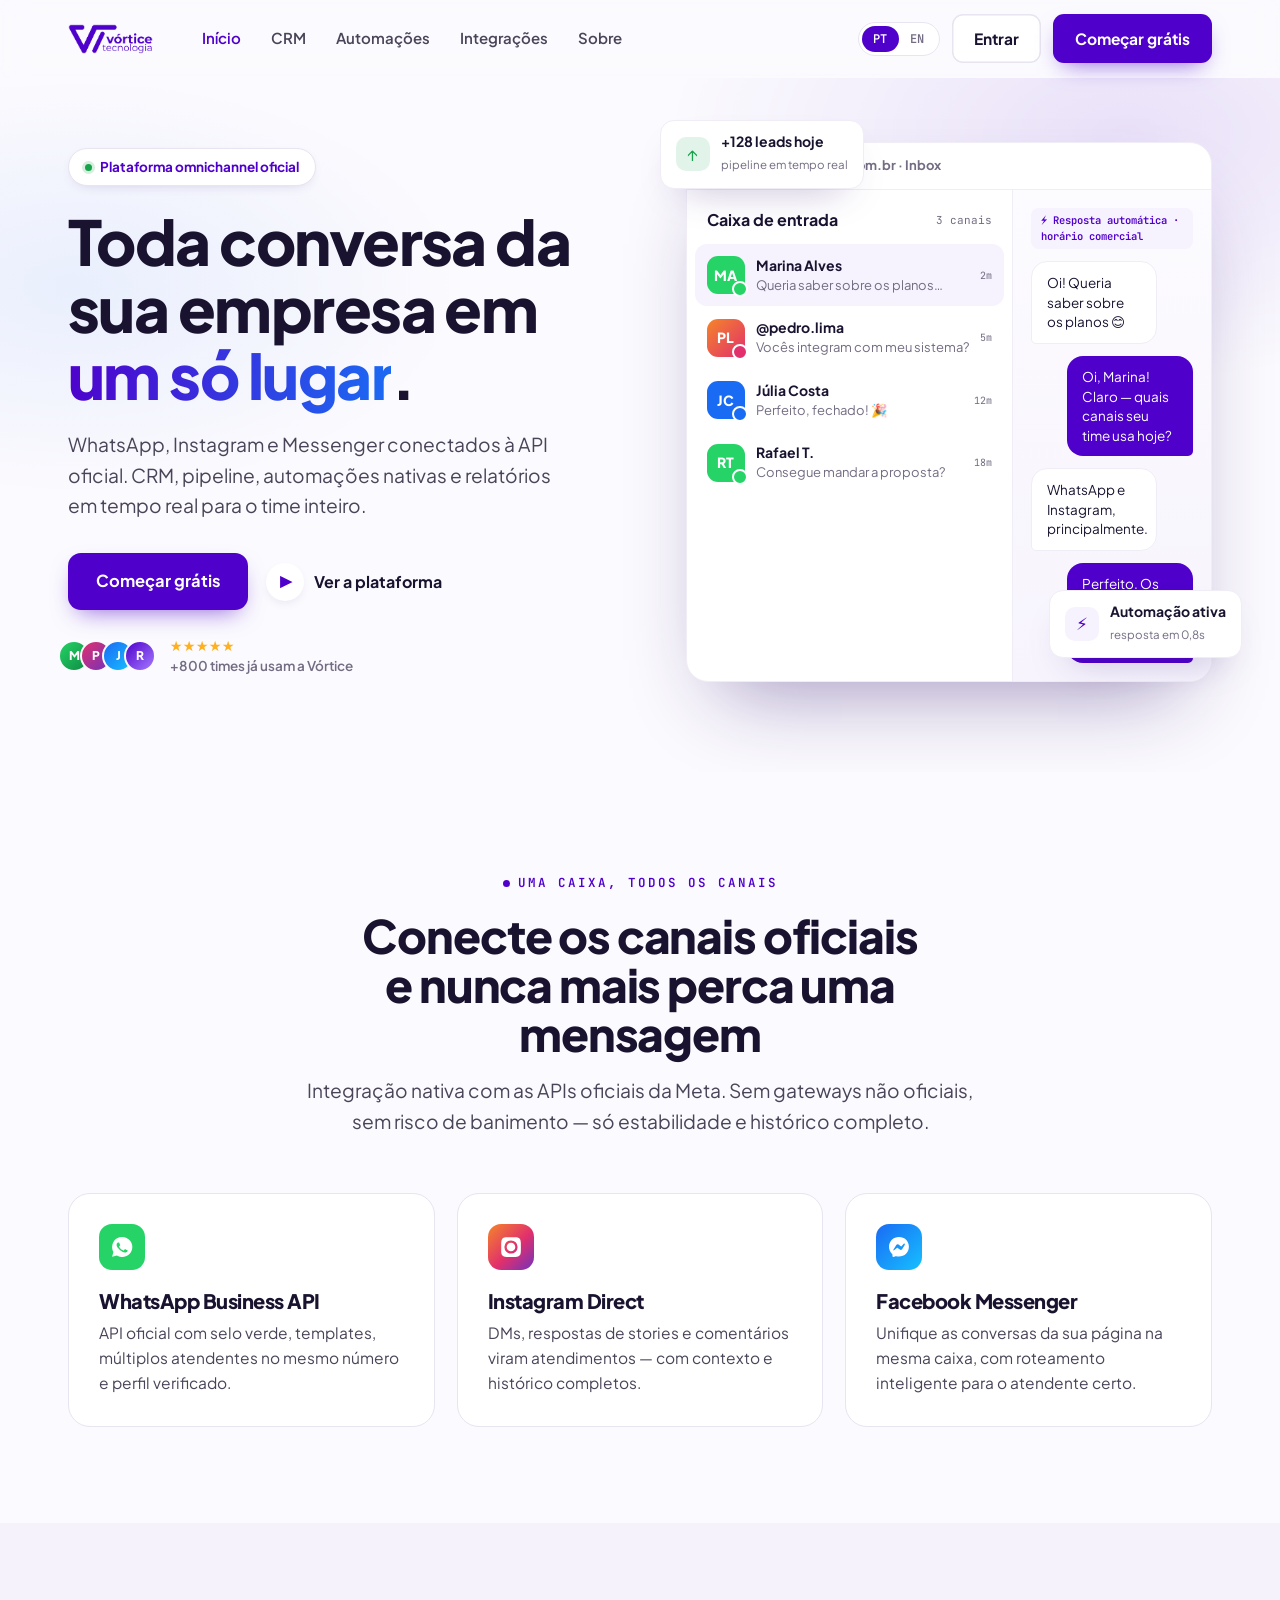
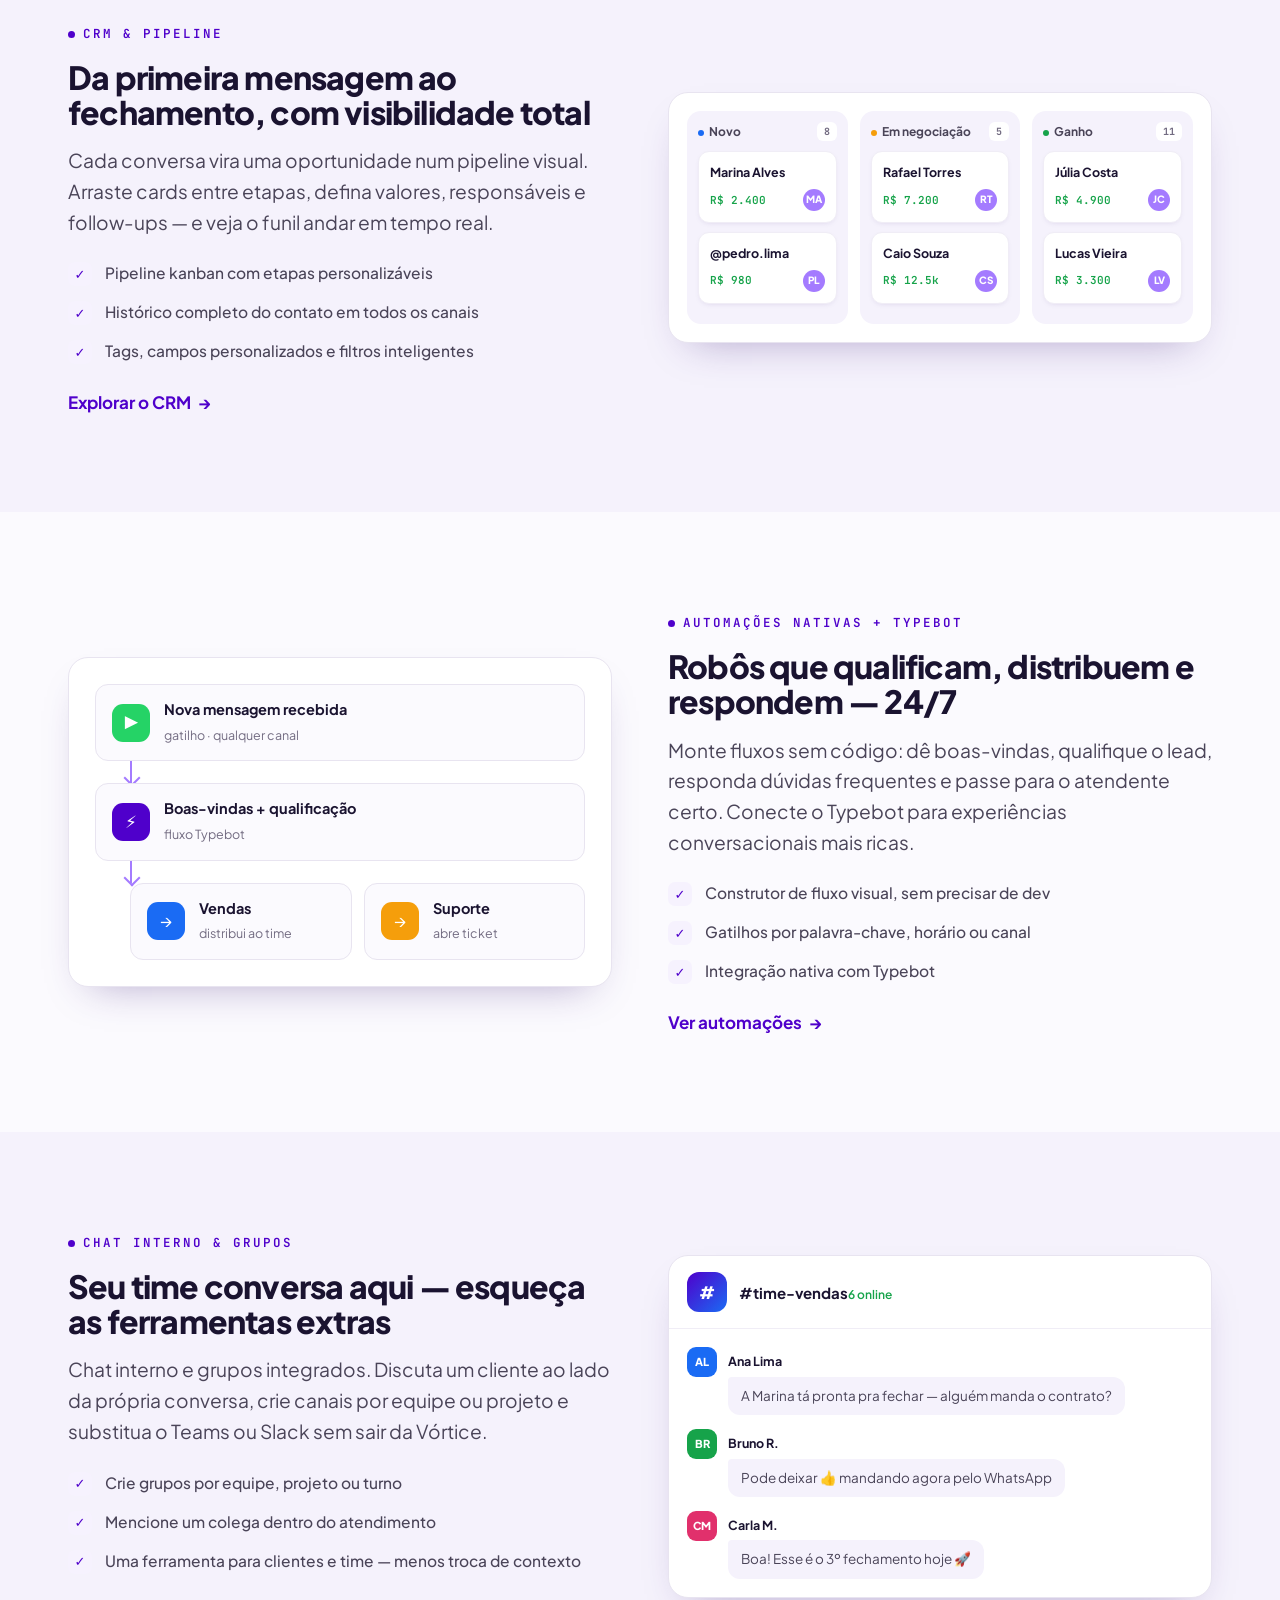
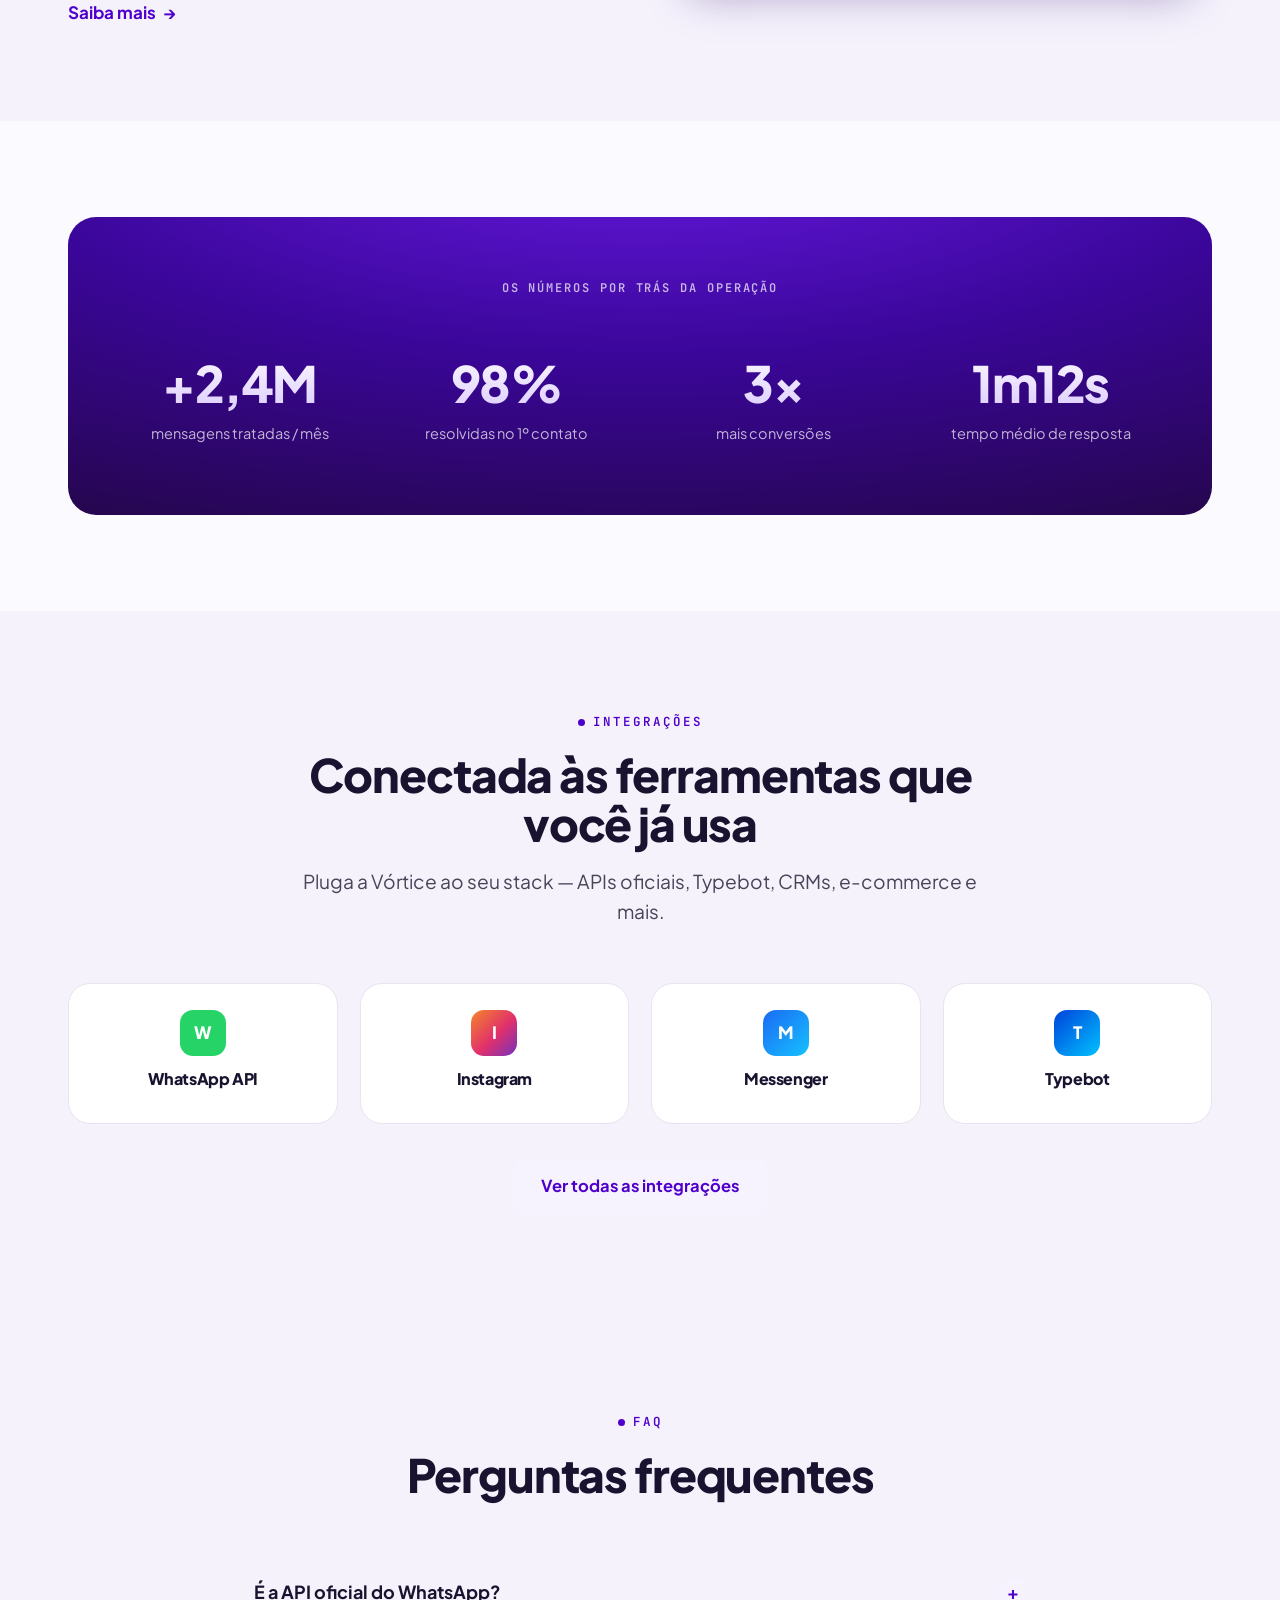
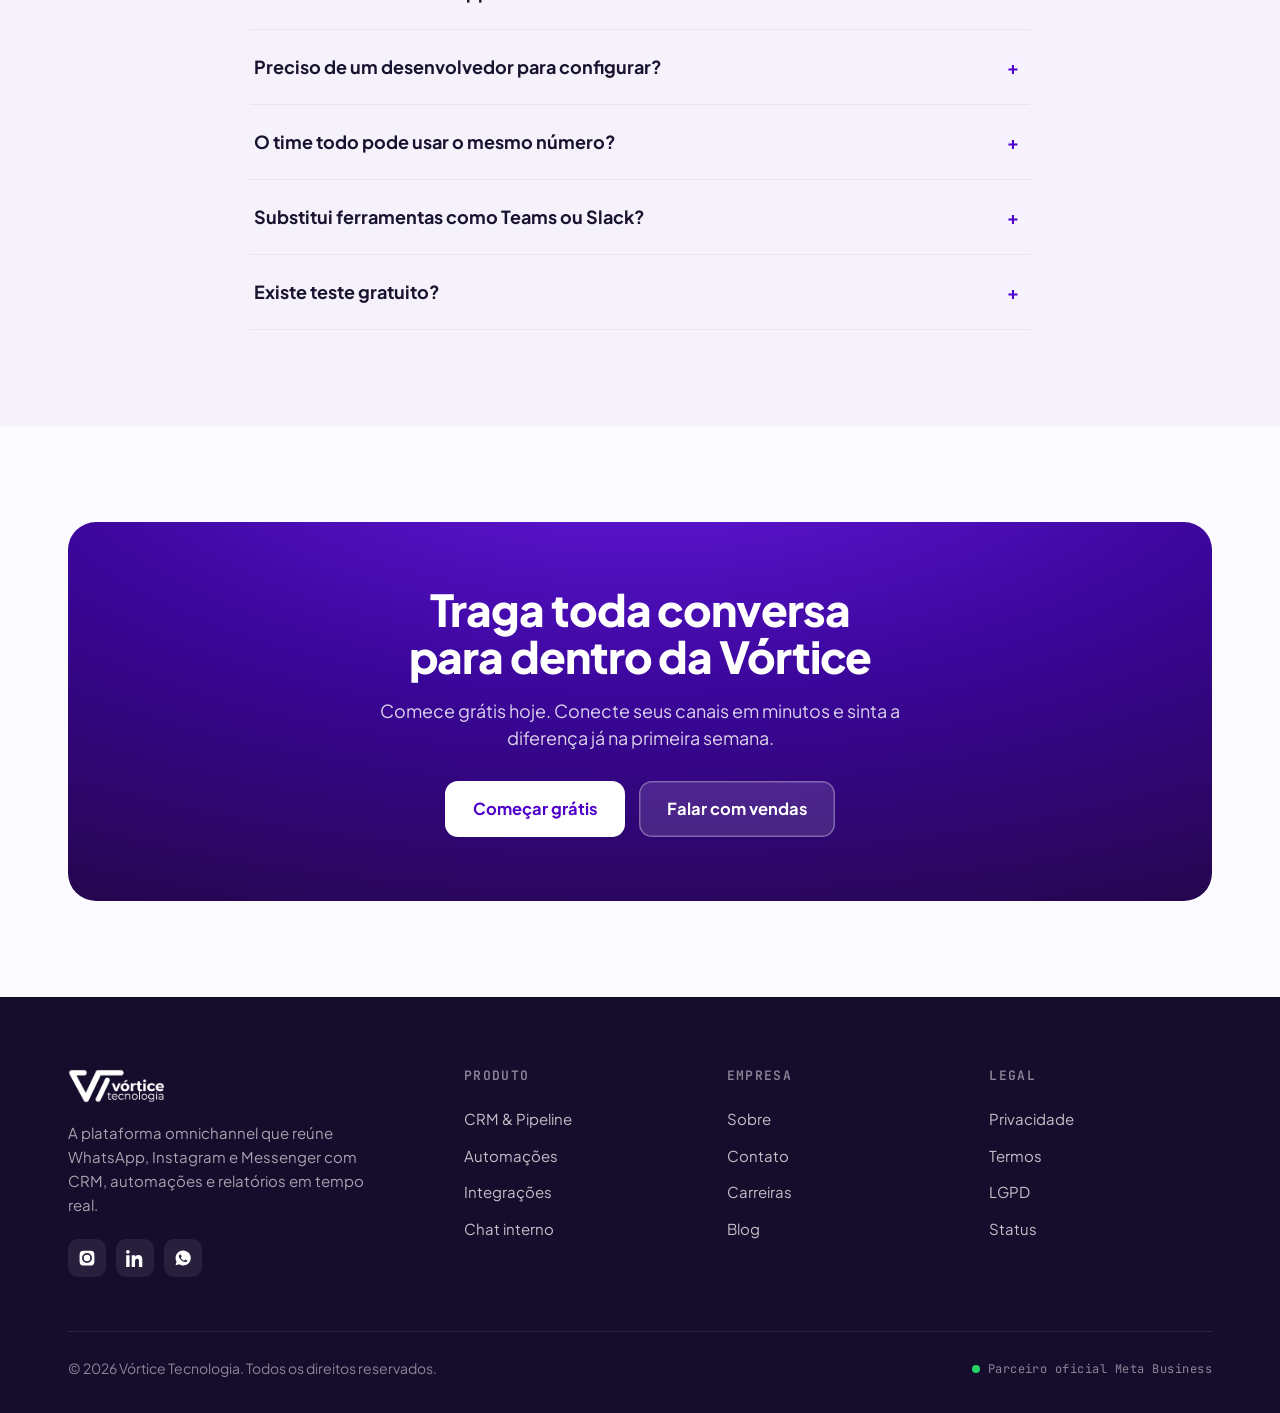
==== commit 8ff42e8d: "Mudancas de layout e botões" ====
--- a/project/index.html
+++ b/project/index.html
@@ -145,7 +145,7 @@
         <button data-lang="en">EN</button>
       </div>
       <div class="nav-cta">
-        <a href="contato.html" class="btn btn-ghost" data-en="Log in">Entrar</a>
+        <a href="https://app.vorticetecnologia.com.br" class="btn btn-ghost" data-en="Log in">Entrar</a>
         <a href="contato.html" class="btn btn-primary" data-en="Start free">Começar grátis</a>
       </div>
       <button class="nav-burger" aria-label="Menu"><span></span><span></span><span></span></button>
@@ -175,10 +175,10 @@
       </div>
       <div class="hero-trust">
         <div class="avs">
-          <span style="background:linear-gradient(135deg,#25D366,#0f8a43)">N</span>
-          <span style="background:linear-gradient(135deg,#E1306C,#7232BD)">O</span>
-          <span style="background:linear-gradient(135deg,#1A6BF4,#16C0FF)">L</span>
-          <span style="background:linear-gradient(135deg,#4F00CB,#A47BFF)">S</span>
+          <span style="background:linear-gradient(135deg,#25D366,#0f8a43)">M</span>
+          <span style="background:linear-gradient(135deg,#E1306C,#7232BD)">P</span>
+          <span style="background:linear-gradient(135deg,#1A6BF4,#16C0FF)">J</span>
+          <span style="background:linear-gradient(135deg,#4F00CB,#A47BFF)">R</span>
         </div>
         <div>
           <div class="stars">★★★★★</div>
@@ -238,16 +238,6 @@
   </div>
 </section>
 
-<!-- ============================ TRUSTED BY ============================ -->
-<section class="section-sm">
-  <div class="container">
-    <p class="eyebrow" style="text-align:center;margin-bottom:26px" data-en="Trusted by growing teams across Brazil">Confiança de times que crescem em todo o Brasil</p>
-    <div class="logos-row">
-      <span class="lg">Nexa</span><span class="lg">Órbita</span><span class="lg">Lumen</span><span class="lg">Sól</span><span class="lg">Vetor</span><span class="lg">Pulse</span>
-    </div>
-  </div>
-</section>
-
 <!-- ============================ OMNICHANNEL ============================ -->
 <section class="section">
   <div class="container">
@@ -301,12 +291,12 @@
           <div class="kcol">
             <div class="kh"><span><span class="kdot" style="background:#F59E0B"></span><span data-en="In progress">Em negociação</span></span><span class="cnt">5</span></div>
             <div class="kcard"><div class="kt">Rafael Torres</div><div class="kb"><span class="val">R$ 7.200</span><span class="av">RT</span></div></div>
-            <div class="kcard"><div class="kt">Clínica Sól</div><div class="kb"><span class="val">R$ 12.5k</span><span class="av">CS</span></div></div>
+            <div class="kcard"><div class="kt">Caio Souza</div><div class="kb"><span class="val">R$ 12.5k</span><span class="av">CS</span></div></div>
           </div>
           <div class="kcol">
             <div class="kh"><span><span class="kdot" style="background:#16A34A"></span><span data-en="Won">Ganho</span></span><span class="cnt">11</span></div>
             <div class="kcard"><div class="kt">Júlia Costa</div><div class="kb"><span class="val">R$ 4.900</span><span class="av">JC</span></div></div>
-            <div class="kcard"><div class="kt">Loja Vetor</div><div class="kb"><span class="val">R$ 3.300</span><span class="av">LV</span></div></div>
+            <div class="kcard"><div class="kt">Lucas Vieira</div><div class="kb"><span class="val">R$ 3.300</span><span class="av">LV</span></div></div>
           </div>
         </div>
       </div>
@@ -407,33 +397,6 @@
   </div>
 </section>
 
-<!-- ============================ TESTIMONIALS ============================ -->
-<section class="section">
-  <div class="container">
-    <div class="section-head reveal">
-      <span class="kicker" data-en="Customers">Clientes</span>
-      <h2 class="h-lg" data-en="Teams that turned chaos into process">Times que viraram o caos em processo</h2>
-    </div>
-    <div class="grid g-3 reveal">
-      <div class="tcard">
-        <div class="stars">★★★★★</div>
-        <q data-en="“We unified three channels into one inbox. Response time dropped from hours to minutes and nothing slips through anymore.”">“Unificamos três canais numa caixa só. O tempo de resposta caiu de horas para minutos e nada mais escapa.”</q>
-        <div class="who"><div class="av">RM</div><div><b>Renata Moraes</b><span data-en="Head of Customer · Nexa">Head de Atendimento · Nexa</span></div></div>
-      </div>
-      <div class="tcard">
-        <div class="stars">★★★★★</div>
-        <q data-en="“The pipeline gave us visibility we never had. We can finally see where deals get stuck and act on it.”">“O pipeline nos deu uma visibilidade que nunca tivemos. Enfim dá pra ver onde a venda trava e agir.”</q>
-        <div class="who"><div class="av">FG</div><div><b>Felipe Gomes</b><span data-en="Sales Lead · Órbita">Líder de Vendas · Órbita</span></div></div>
-      </div>
-      <div class="tcard">
-        <div class="stars">★★★★★</div>
-        <q data-en="“Native automation plus Typebot handles 60% of first contacts. The team focuses on what really matters.”">“Automação nativa com Typebot resolve 60% dos primeiros contatos. O time foca no que importa.”</q>
-        <div class="who"><div class="av">CT</div><div><b>Camila Tavares</b><span data-en="COO · Lumen">COO · Lumen</span></div></div>
-      </div>
-    </div>
-  </div>
-</section>
-
 <!-- ============================ FAQ ============================ -->
 <section class="section bg-soft">
   <div class="container">
--- a/project/css/site.css
+++ b/project/css/site.css
@@ -92,7 +92,8 @@
 .nav{position:sticky;top:0;z-index:60;background:rgba(251,250,254,.82);backdrop-filter:saturate(160%) blur(14px);border-bottom:1px solid transparent;transition:border-color .2s,box-shadow .2s;}
 .nav.scrolled{border-bottom-color:var(--line);box-shadow:0 6px 22px -18px rgba(60,30,120,.4);}
 .nav-inner{max-width:var(--maxw);margin:0 auto;padding:14px 28px;display:flex;align-items:center;gap:30px;}
-.nav-logo{height:30px;flex-shrink:0;}
+.nav-inner>a:first-child{display:flex;align-items:center;flex:0 0 auto;}
+.nav-logo{display:block;width:auto;height:30px;max-width:none;object-fit:contain;flex-shrink:0;}
 .nav-links{display:flex;align-items:center;gap:4px;margin-left:6px;}
 .nav-links a{font-size:15px;font-weight:600;color:var(--ink-2);padding:9px 13px;border-radius:9px;transition:background .15s,color .15s;}
 .nav-links a:hover{background:var(--violet-50);color:var(--violet);}
@@ -292,8 +293,9 @@
 }
 @media(max-width:860px){
   body{font-size:16px;}
-  .nav-links,.nav-cta .btn-ghost{display:none;}
+  .nav-links,.nav-cta{display:none;}
   .nav-burger{display:flex;}
+  .nav-logo{width:auto;height:clamp(25px,7vw,30px);}
   .section{padding:68px 0;}
   .g-3,.g-2{grid-template-columns:1fr;}
   .cta-band{padding:44px 26px;}
@@ -307,4 +309,5 @@
   .footer-top{grid-template-columns:1fr;}
   .cta-band{padding:36px 22px;}
   .container{padding:0 20px;}
-}
+  .nav-inner{padding:12px 16px;gap:16px;}
+}
